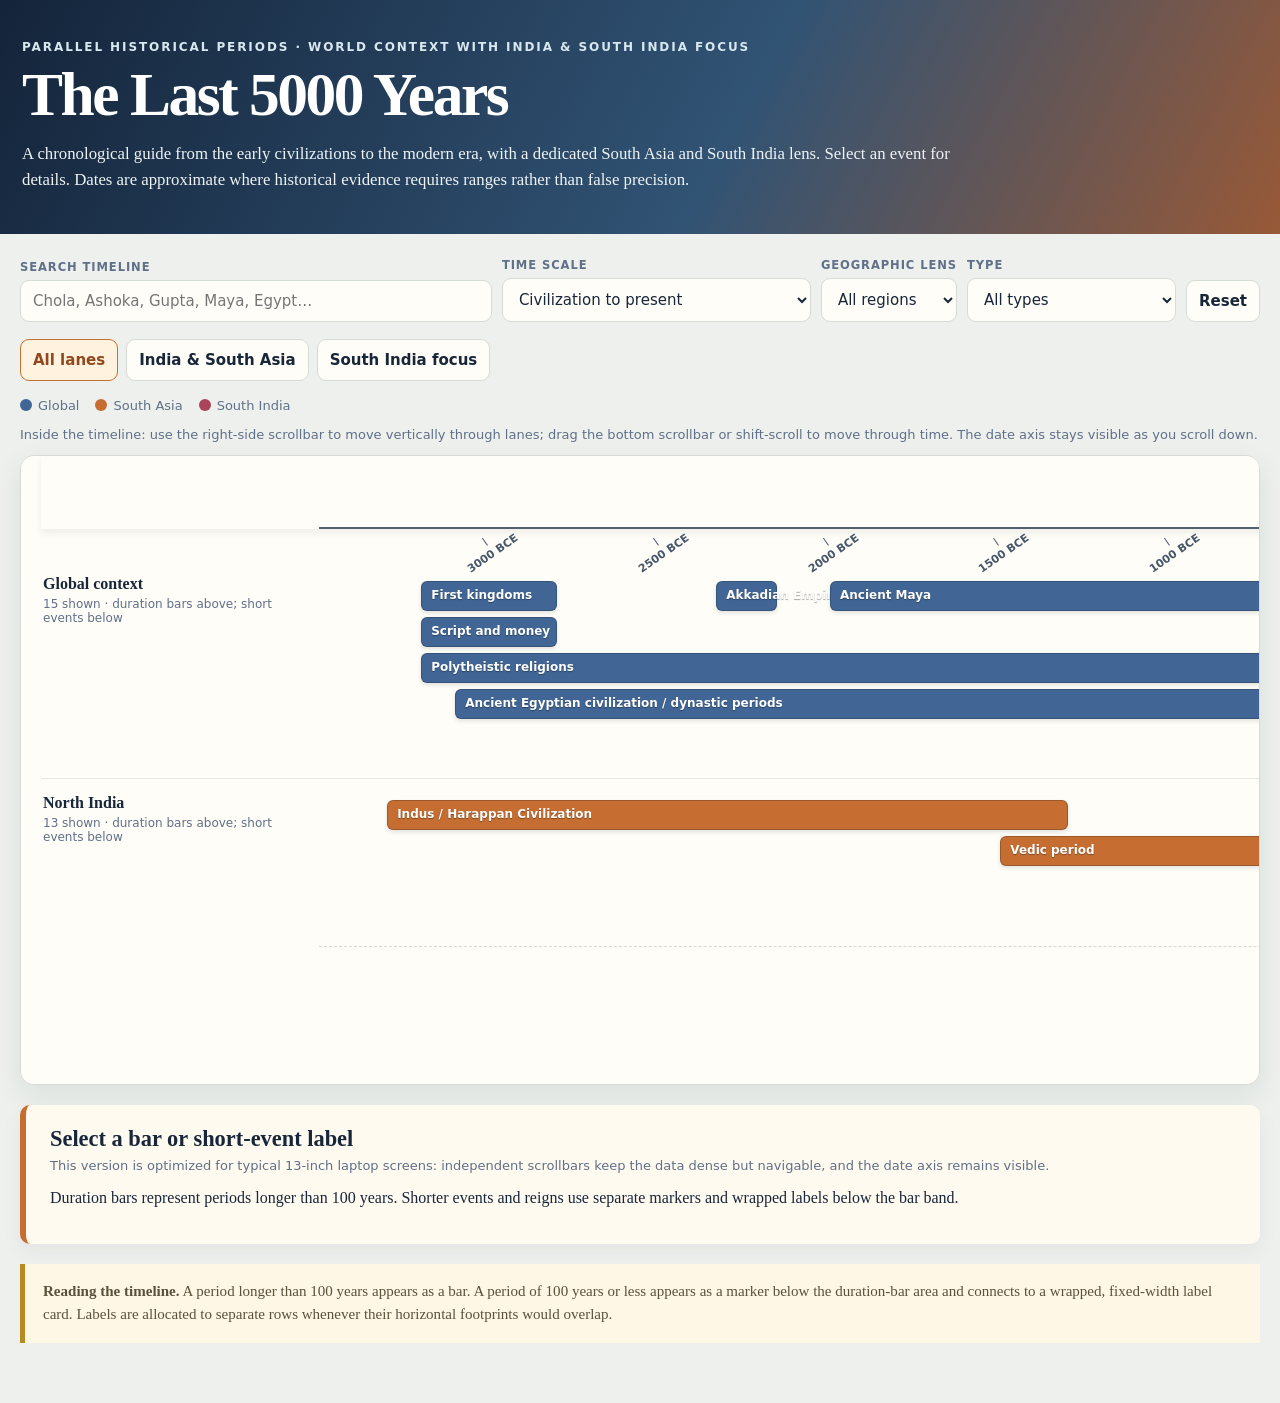
==== 5000-years-timeline/index.html @ f57911ba "Upload 5000years timeline" ====
<!doctype html>
<html lang="en">
<head>
<meta charset="utf-8"><meta name="viewport" content="width=device-width,initial-scale=1"><title>The Last 5000 Years</title>
<style>
:root{--ink:#18263a;--muted:#607088;--bg:#edf0ed;--paper:#fffdf7;--line:#d5dbd5;--global:#416695;--india:#c66d32;--south:#a9445b;--gold:#b88b22}*{box-sizing:border-box}body{margin:0;color:var(--ink);background:var(--bg);font-family:Georgia,'Times New Roman',serif}header{padding:40px max(22px,calc((100vw - 1340px)/2));background:linear-gradient(118deg,#14243a,#315374 57%,#985937);color:#fff}.eyebrow{margin:0 0 9px;color:#d7e8ee;font:700 .75rem system-ui,sans-serif;letter-spacing:.16em;text-transform:uppercase}h1{margin:0;max-width:1060px;font-size:clamp(2rem,4.8vw,4.25rem);letter-spacing:-.04em;line-height:1.02}header p:last-child{max-width:970px;margin:15px 0 0;color:#eef4f5;font-size:1.05rem;line-height:1.58}main{max-width:1340px;margin:auto;padding:24px 20px 60px}.controls{display:grid;grid-template-columns:1.2fr auto auto auto auto;gap:10px;align-items:end}.control{display:grid;gap:6px;color:var(--muted);font:700 .72rem system-ui,sans-serif;letter-spacing:.08em;text-transform:uppercase}input,select,button{border:1px solid var(--line);border-radius:9px;background:var(--paper);padding:11px 12px;color:var(--ink);font:15px system-ui,sans-serif}button{cursor:pointer;font-weight:700}.quick{display:flex;flex-wrap:wrap;gap:8px;margin:17px 0}.quick button.on,.quick button:hover{border-color:var(--india);background:#fff3df;color:#91481e}.legend{display:flex;flex-wrap:wrap;gap:8px 16px;margin:9px 0 13px;color:var(--muted);font:13px system-ui,sans-serif}.legend span{display:flex;align-items:center;gap:6px}.swatch{width:12px;height:12px;border-radius:50%;display:inline-block}.scroll-note{margin:0 0 10px;color:var(--muted);font:13px/1.45 system-ui,sans-serif}.timeline-viewport{height:660px;max-height:calc(100vh - 270px);min-height:440px;overflow:auto;border:1px solid var(--line);border-radius:14px;background:var(--paper);box-shadow:0 10px 30px rgba(31,48,55,.08);scroll-behavior:smooth}.timeline-viewport::-webkit-scrollbar{width:14px;height:14px}.timeline-viewport::-webkit-scrollbar-track{background:#ebe9e1;border-radius:8px}.timeline-viewport::-webkit-scrollbar-thumb{background:#8b9aaa;border:3px solid #ebe9e1;border-radius:8px}.timeline-viewport::-webkit-scrollbar-corner{background:#ebe9e1}#timeline{min-width:2200px;padding:0 20px 30px}.sticky-axis{position:sticky;top:0;z-index:50;background:var(--paper);padding-top:18px;box-shadow:0 4px 7px rgba(30,45,57,.07)}.axis{position:relative;height:55px;margin-left:278px;border-bottom:2px solid #526071}.tick{position:absolute;bottom:-34px;transform:translateX(-50%) rotate(-35deg);transform-origin:top center;color:var(--muted);font:11px system-ui,sans-serif;white-space:nowrap}.tick.major{font-weight:700;color:#46576a}.tick:before{content:'';position:absolute;left:50%;top:-12px;height:9px;width:1px;background:#526071}.tick.minor:before{height:5px;top:-8px}.lanes{margin-top:31px}.lane{display:grid;grid-template-columns:258px 1fr;gap:20px;padding:15px 0;border-bottom:1px solid #e7e8e2}.lane:last-child{border-bottom:0}.lane-name{padding-left:2px;font-size:1rem;font-weight:700}.lane-sub{display:block;margin-top:4px;color:var(--muted);font:12px system-ui,sans-serif;font-weight:400}.track{position:relative}.bar{position:absolute;height:30px;min-width:12px;border:1px solid rgba(19,30,42,.25);border-radius:6px;cursor:pointer;box-shadow:0 2px 4px rgba(20,32,44,.13);transition:transform .13s ease,filter .13s ease;text-align:left;padding:0;overflow:visible}.bar:hover,.bar.active,.marker:hover,.marker.active{transform:scaleY(1.12);filter:brightness(.9);outline:2px solid rgba(25,35,48,.17);z-index:30}.bar span{display:block;padding:7px 9px;color:#fff;font:700 12px/1.05 system-ui,sans-serif;white-space:nowrap;text-shadow:0 1px 1px rgba(0,0,0,.35)}.marker-band{position:absolute;left:0;right:0;border-top:1px dashed #d5d8d3}.marker{position:absolute;width:13px;height:22px;border:1px solid rgba(19,30,42,.28);border-radius:7px;cursor:pointer;box-shadow:0 2px 4px rgba(20,32,44,.13);padding:0;z-index:5}.marker:after{content:'';position:absolute;left:5px;top:22px;width:2px;height:13px;background:#7d8894}.event-label{position:absolute;width:176px;min-height:40px;padding:7px 9px;border:1px solid #d7d5ce;border-radius:6px;background:#fffdf7;color:#26384e;box-shadow:0 2px 5px rgba(23,35,48,.09);font:700 11px/1.27 system-ui,sans-serif;text-align:left;white-space:normal;overflow-wrap:anywhere;word-break:normal;cursor:pointer;z-index:8}.event-label:hover,.event-label.active{border-color:#718394;background:#fff5df;z-index:31}.event-label:before{content:'';position:absolute;top:-14px;left:8px;width:2px;height:13px;background:#7d8894}.detail{margin-top:20px;padding:21px 24px;border-left:6px solid var(--india);border-radius:10px;background:#fffaf0;box-shadow:0 8px 21px rgba(31,48,55,.05)}.detail h2{margin:0 0 6px;font-size:1.4rem}.meta{margin:0 0 13px;color:var(--muted);font:13px system-ui,sans-serif}.facts{display:grid;grid-template-columns:150px 1fr;gap:8px 15px;margin:0}.facts dt{font:700 .74rem system-ui,sans-serif;letter-spacing:.05em;text-transform:uppercase;color:#766955}.facts dd{margin:0;line-height:1.52;color:#3c4a5c}.note{margin:20px 0 0;padding:16px 18px;border-left:5px solid var(--gold);background:#fff7e5;color:#5a513b;font-size:.94rem;line-height:1.58}@media(max-width:800px){.controls{grid-template-columns:1fr 1fr}.controls .control:first-child{grid-column:1/-1}.timeline-viewport{height:590px;max-height:calc(100vh - 240px)}}@media(max-width:520px){header{padding:30px 18px}main{padding:17px 12px 42px}.controls{grid-template-columns:1fr}.controls .control:first-child{grid-column:auto}.timeline-viewport{height:520px;max-height:calc(100vh - 210px)}.facts{grid-template-columns:1fr}.facts dt{margin-top:6px}}
</style>
</head>
<body>
<header><p class="eyebrow">Parallel historical periods · World context with India & South India focus</p><h1>The Last 5000 Years</h1><p>A chronological guide from the early civilizations to the modern era, with a dedicated South Asia and South India lens. Select an event for details. Dates are approximate where historical evidence requires ranges rather than false precision.</p></header>
<main>
<section class="controls"><label class="control">Search timeline<input id="search" type="search" placeholder="Chola, Ashoka, Gupta, Maya, Egypt…"></label><label class="control">Time scale<select id="scale"><option value="civil">Civilization to present</option><option value="ancient">Ancient South Asia · 100-year ticks</option><option value="classical">Classical & medieval South India</option><option value="modern">Early modern to present</option></select></label><label class="control">Geographic lens<select id="region"><option value="all">All regions</option><option value="Global">Global</option><option value="South Asia">South Asia</option><option value="South India">South India</option></select></label><label class="control">Type<select id="type"><option value="all">All types</option><option value="Civilization">Civilization</option><option value="Religion & philosophy">Religion & philosophy</option><option value="Empire & polity">Empire & polity</option><option value="Society & modernity">Society & modernity</option></select></label><button id="reset">Reset</button></section>
<div class="quick"><button class="on" data-view="all">All lanes</button><button data-view="India">India & South Asia</button><button data-view="South">South India focus</button></div>
<div id="legend" class="legend"></div><p class="scroll-note">Inside the timeline: use the right-side scrollbar to move vertically through lanes; drag the bottom scrollbar or shift-scroll to move through time. The date axis stays visible as you scroll down.</p>
<div class="timeline-viewport" id="scrollArea"><div id="timeline"><div class="sticky-axis"><div class="axis" id="axis"></div></div><div id="lanes" class="lanes"></div></div></div>
<section class="detail" id="detail" aria-live="polite"><h2>Select a bar or short-event label</h2><p class="meta">This version is optimized for typical 13-inch laptop screens: independent scrollbars keep the data dense but navigable, and the date axis remains visible.</p><p>Duration bars represent periods longer than 100 years. Shorter events and reigns use separate markers and wrapped labels below the bar band.</p></section>
<p class="note"><strong>Reading the timeline.</strong> A period longer than 100 years appears as a bar. A period of 100 years or less appears as a marker below the duration-bar area and connects to a wrapped, fixed-width label card. Labels are allocated to separate rows whenever their horizontal footprints would overlap.</p>
</main>
<script>
const color={Global:'#416695','South Asia':'#c66d32','South India':'#a9445b'};
const records=[
{n:'Agricultural Revolution',s:-12000,e:-8000,d:'c. 12,000–8,000 BCE',r:'Global',t:'Civilization',lane:'Global context',g:'Multiple regions including southwest Asia, South Asia, East Asia, Africa, and the Americas.',w:'Domestication of plants and animals and growth of permanent settlements; a major workbook turning point.'},{n:'First kingdoms',s:-3200,e:-2800,d:'c. 3200–2800 BCE',r:'Global',t:'Civilization',lane:'Global context',g:'Early state formation in Mesopotamia and Egypt, with comparable urban developments in the Indus region.',w:'Broad global context entry retained from workbook.'},{n:'Script and money',s:-3200,e:-2800,d:'c. 3200–2800 BCE',r:'Global',t:'Civilization',lane:'Global context',g:'Early writing systems emerged in several regions; monetary systems developed later and differently across societies.',w:'Bundled workbook milestone on administration, record keeping, and exchange.'},{n:'Polytheistic religions',s:-3200,e:-500,d:'c. 3200–500 BCE',r:'Global',t:'Religion & philosophy',lane:'Global context',g:'Ancient religious worlds across Mesopotamia, Egypt, Mediterranean, South Asia, and elsewhere.',w:'Broad category from workbook, not a single unified tradition.'},{n:'Ancient Egyptian civilization / dynastic periods',s:-3100,e:-30,d:'c. 3100–30 BCE',r:'Global',t:'Civilization',lane:'Global context',g:'Nile Valley in northeast Africa, chiefly present-day Egypt.',w:'Long civilization of multiple dynastic and intermediate periods, not one uninterrupted centralized empire.'},{n:'Akkadian Empire of Sargon',s:-2334,e:-2154,d:'c. 2334–2154 BCE',r:'Global',t:'Empire & polity',lane:'Global context',g:'Mesopotamia, centered in present-day Iraq between Tigris and Euphrates rivers.',w:'Early territorial empire, expanding workbook First empire reference.'},{n:'Ancient Maya',s:-2000,e:250,d:'c. 2000 BCE–250 CE',r:'Global',t:'Civilization',lane:'Global context',g:'Mesoamerica: present-day southern Mexico, Guatemala, Belize, and parts of Honduras and El Salvador.',w:'Long formative and pre-Classic Maya cultural period, not a single centralized empire.'},{n:'Persian Empire',s:-550,e:-330,d:'c. 550–330 BCE',r:'Global',t:'Empire & polity',lane:'Global context',g:'Centered in present-day Iran and western Asia, with eastern connections toward Indus region.',w:'Workbook characterizes it as a universal political order.'},{n:'Invention and spread of coinage',s:-650,e:-400,d:'c. 650–400 BCE',r:'Global',t:'Civilization',lane:'Global context',g:'Mediterranean, western Asia, and later South Asian exchange networks.',w:'Workbook describes money as a universalizing social technology.'},{n:'Roman Empire',s:-27,e:476,d:'27 BCE–476 CE',r:'Global',t:'Empire & polity',lane:'Global context',g:'Mediterranean-centered, with trade links to Arabian Sea and Indian Ocean.',w:'Roman coin finds and trade references contextualize Indian Ocean exchange.'},{n:'Han Empire',s:-206,e:220,d:'206 BCE–220 CE',r:'Global',t:'Empire & polity',lane:'Global context',g:'Present-day China, especially Yellow River and other major regions.',w:'Classical-world comparative context from workbook.'},{n:'Classic Maya civilization',s:250,e:900,d:'250–900 CE',r:'Global',t:'Civilization',lane:'Global context',g:'Mesoamerica: present-day southern Mexico, Guatemala, Belize, and parts of Honduras and El Salvador.',w:'Period of major Maya city-state, artistic, scientific, and inscriptional development.'},{n:'Christianity',s:1,e:400,d:'1st–4th centuries CE',r:'Global',t:'Religion & philosophy',lane:'Global context',g:'Originating in eastern Mediterranean and later developing communities across Europe, Africa, western Asia, and South Asia.',w:'Workbook used 0 CE as broad reference point.'},{n:'Islam',s:610,e:900,d:'7th–9th centuries CE',r:'Global',t:'Religion & philosophy',lane:'Global context',g:'Originating in Arabian Peninsula, then linked to South Asia through trade, migration, scholarship, and later political formations.',w:'Workbook used 600 CE as broad marker.'},{n:'Scientific Revolution',s:1500,e:1700,d:'c. 1500–1700 CE',r:'Global',t:'Society & modernity',lane:'Global context',g:'Often centered on Europe, with effects through global exchange, maritime expansion, and colonialism.',w:'Workbook links this period with capitalism and European oceanic expansion.'},{n:'Industrial Revolution',s:1760,e:1900,d:'c. 1760–1900 CE',r:'Global',t:'Society & modernity',lane:'Global context',g:'Initially Britain and parts of Europe, then globalized through trade, colonialism, extraction, technology, and labor systems.',w:'Workbook highlights changing state-market relations and ecological consequences.'},
{n:'Indus / Harappan Civilization',s:-3300,e:-1300,d:'c. 3300–1300 BCE',r:'South Asia',t:'Civilization',lane:'North India',g:'Northwestern South Asia: Indus system in present-day Pakistan, extending into northwest India and Afghanistan.',w:'Major Bronze Age urban civilization; mature urban phase commonly c. 2600–2000 BCE.'},{n:'Vedic period',s:-1500,e:-500,d:'c. 1500–500 BCE',r:'South Asia',t:'Religion & philosophy',lane:'North India',g:'Northern South Asia, initially northwest subcontinent and later Gangetic plain.',w:'Broad cultural-historical period, not unified kingdom or uniform culture.'},{n:'Jainism: visible historical roots',s:-700,e:-500,d:'c. 7th–5th century BCE',r:'South Asia',t:'Religion & philosophy',lane:'North India',g:'Gangetic region, especially Magadha in present-day Bihar and neighboring areas.',w:'Jain sacred chronology is longer; this range refers to historically visible early communities.'},{n:'Buddha and Buddhism',s:-550,e:-350,d:'c. late 6th–early 4th century BCE',r:'South Asia',t:'Religion & philosophy',lane:'North India',g:'Northeast Gangetic region: present-day Bihar, Uttar Pradesh, and Nepal–India borderland.',w:'Buddhist networks later linked South Asia to Sri Lanka, Central Asia, Southeast Asia, and East Asia.'},{n:'Mahājanapadas / rise of Magadha',s:-600,e:-300,d:'c. 600–300 BCE',r:'South Asia',t:'Empire & polity',lane:'North India',g:'Gangetic plain, particularly Magadha in present-day Bihar.',w:'Context for Nandas, Buddhism, Jainism, and Mauryan state formation.'},{n:'Alexander in northwestern India',s:-327,e:-325,d:'327–325 BCE',r:'South Asia',t:'Empire & polity',lane:'North India',g:'From Central Asia through modern Afghanistan and Pakistan into Punjab; stopped near Beas/Hyphasis.',w:'Short campaign, not conquest of whole subcontinent.'},{n:'Mauryan Empire',s:-322,e:-185,d:'c. 322–185 BCE',r:'South Asia',t:'Empire & polity',lane:'North India',g:'Pataliputra near modern Patna, Bihar; varying control across much of subcontinent.',w:'Major formation associated with Chandragupta, Bindusara, and Ashoka.'},{n:'Kalinga War',s:-261,e:-260,d:'c. 261 BCE',r:'South Asia',t:'Empire & polity',lane:'North India',g:'Kalinga, present-day Odisha on India’s eastern Bay of Bengal coast.',w:'Associated with Ashokan remorse and later dhamma policy.'},{n:'Ashoka’s reign and edicts',s:-268,e:-232,d:'268–232 BCE',r:'South Asia',t:'Empire & polity',lane:'North India',g:'Edicts survive across present-day India, Pakistan, Nepal, Afghanistan, and Bangladesh.',w:'Inscriptions record imperial communication and governance.'},{n:'Gupta Empire',s:320,e:550,d:'c. 320–550 CE',r:'South Asia',t:'Empire & polity',lane:'North India',g:'Gangetic plain of northern India, with varying influence across northern and central regions.',w:'Major North Indian formation bridging Mauryan and Mughal eras.'},{n:'Mughal Empire',s:1526,e:1857,d:'1526–1857 CE',r:'South Asia',t:'Empire & polity',lane:'North India',g:'Northern and central India around Delhi, Agra, and Gangetic plain; southern relations varied.',w:'Major empire not continuously controlling all South India.'},{n:'East India Company expansion',s:1757,e:1858,d:'1757–1858 CE',r:'South Asia',t:'Society & modernity',lane:'North India',g:'Begins with Bengal and expands unevenly via war, alliances, and administration.',w:'Transition toward formal British colonial rule.'},{n:'Indian independence and Partition',s:1947,e:1948,d:'1947 CE',r:'South Asia',t:'Society & modernity',lane:'North India',g:'Partition divided British India into India and Pakistan; greatest displacement and violence in Punjab and Bengal.',w:'Foundational South Asian turning point with immense human consequences.'},
{n:'Satavahana polities',s:-230,e:220,d:'c. 230 BCE–c. 220 CE',r:'South Asia',t:'Empire & polity',lane:'South India',g:'Deccan plateau and river basins in Maharashtra, Telangana, Andhra Pradesh, and adjacent regions.',w:'Major Deccan formation connected to trade and Buddhist patronage.'},{n:'Tamil-Brahmi inscriptions',s:-300,e:300,d:'c. 3rd century BCE–3rd century CE',r:'South India',t:'Civilization',lane:'South India',g:'Primarily Tamil Nadu and neighboring southern regions, at cave shelters, trade sites, and settlements.',w:'Key evidence for early Tamil literacy, trade, religious communities, and language history.'},{n:'Sangam-era Tamilakam',s:-300,e:300,d:'c. 300 BCE–300 CE',r:'South India',t:'Civilization',lane:'South India',g:'Tamil Nadu, Kerala, parts of Karnataka and Andhra Pradesh, with northern Sri Lanka links.',w:'Classical Tamil literary-historical setting of poetry, trade, ports, and landscape conventions.'},{n:'Early Chera, Chola & Pandya polities',s:-300,e:300,d:'c. 300 BCE–300 CE',r:'South India',t:'Empire & polity',lane:'South India',g:'Chera west-coast associations; Chola Kaveri basin; Pandya around Madurai, Korkai, and Gulf of Mannar.',w:'Overlapping formations rather than fixed nation-state territories.'},{n:'Pallava dynasty',s:250,e:897,d:'c. 250–897 CE',r:'South India',t:'Empire & polity',lane:'South India',g:'Northern Tamil Nadu and Coromandel Coast, with Kanchipuram and Mahabalipuram.',w:'Major South Indian dynasty especially influential in 6th–9th centuries.'},{n:'Kadamba dynasty',s:345,e:540,d:'c. 345–540 CE',r:'South India',t:'Empire & polity',lane:'South India',g:'Karnataka, especially western Deccan and Banavasi region.',w:'Early major Karnataka dynasty providing peninsular context.'},{n:'Pallavas: Simhavarman',s:550,e:560,d:'550–560 CE',r:'South India',t:'Empire & polity',lane:'South India',g:'Northern Tamil Nadu in Pallava setting centered on Kanchipuram.',w:'Specific Pallava ruler entry from workbook.'},{n:'Pandyas: Kadungon',s:560,e:590,d:'560–590 CE',r:'South India',t:'Empire & polity',lane:'South India',g:'Pandya country in southern Tamil Nadu, associated with Madurai region.',w:'Specific Pandya ruler entry from workbook.'},{n:'Early Chalukyas of Badami',s:543,e:753,d:'c. 543–753 CE',r:'South India',t:'Empire & polity',lane:'South India',g:'Northern Karnataka Deccan; Badami, Aihole, and Pattadakal.',w:'Major Deccan power interacting with Pallavas and other regional powers.'},{n:'Eastern Chalukyas',s:624,e:1070,d:'c. 624–1070 CE',r:'South India',t:'Empire & polity',lane:'South India',g:'Godavari–Krishna delta in Andhra Pradesh.',w:'Long Tamil and Deccan interactions; east coast linked inland and Bay of Bengal networks.'},{n:'Rashtrakuta dynasty',s:753,e:982,d:'c. 753–982 CE',r:'South India',t:'Empire & polity',lane:'South India',g:'Western Deccan in Maharashtra and Karnataka.',w:'Major Deccan dynasty associated with Ellora’s Kailasa temple.'},{n:'Pallavas: Kampavarman',s:870,e:912,d:'870–912 CE',r:'South India',t:'Empire & polity',lane:'South India',g:'Northern Tamil Nadu in later Pallava setting centered on Kanchipuram.',w:'Specific Pallava ruler entry from workbook.'},{n:'Pandyas: Maravarman Rajasimha II',s:905,e:920,d:'905–920 CE',r:'South India',t:'Empire & polity',lane:'South India',g:'Pandya country in southern Tamil Nadu, associated with Madurai and far south.',w:'Specific Pandya ruler entry from workbook.'},{n:'Imperial Chola dynasty',s:850,e:1280,d:'c. 850–1280 CE',r:'South India',t:'Empire & polity',lane:'South India',g:'Kaveri delta in Tamil Nadu, with Thanjavur and Gangaikonda Cholapuram.',w:'Tamil imperial formation of temples, inscriptions, agrarian administration, and maritime links.'},{n:'Rajendra Chola I’s Southeast Asian campaign',s:1025,e:1026,d:'c. 1025 CE',r:'South India',t:'Empire & polity',lane:'South India',g:'From Tamil Nadu across Bay of Bengal toward Sri Lanka and Srivijaya-linked ports.',w:'Maritime expedition, not permanent annexation.'},{n:'Hoysalas',s:1025,e:1343,d:'c. 1025–1343 CE',r:'South India',t:'Empire & polity',lane:'South India',g:'Southern Karnataka plateau; Belur, Halebidu, and Somanathapura.',w:'Contemporary of late Chola, Pandya, and Deccan shifts.'},{n:'Kakatiyas',s:1083,e:1323,d:'c. 1083–1323 CE',r:'South India',t:'Empire & polity',lane:'South India',g:'Telangana plateau, centered on Warangal.',w:'Eastern Deccan context tied to inland and coastal routes.'},{n:'Vijayanagara Empire',s:1336,e:1646,d:'1336–1646 CE',r:'South India',t:'Empire & polity',lane:'South India',g:'Hampi on Tungabhadra River in Karnataka; influence varied across peninsular India.',w:'Major peninsular state of alliances, trade, temple patronage, and changing power.'},{n:'Vasco da Gama reaches Calicut',s:1498,e:1499,d:'1498 CE',r:'South India',t:'Society & modernity',lane:'South India',g:'Calicut/Kozhikode on Kerala’s Malabar Coast, facing Arabian Sea.',w:'Portuguese arrival into established Indian Ocean commercial world.'}
];
const scales={civil:{min:-3500,max:2025,ticks:[-3000,-2500,-2000,-1500,-1000,-500,0,500,1000,1500,2000],majorEvery:500},ancient:{min:-1000,max:100,ticks:Array.from({length:12},(_,i)=>-1000+i*100),majorEvery:500},classical:{min:-400,max:1700,ticks:[-300,0,100,200,300,400,500,600,700,800,900,1000,1100,1200,1300,1400,1500,1600,1700],majorEvery:500},modern:{min:1300,max:2025,ticks:[1400,1450,1500,1550,1600,1650,1700,1750,1800,1850,1900,1950,2000],majorEvery:100}};
let mode='all',activeScale='civil';const axis=document.querySelector('#axis'),lanes=document.querySelector('#lanes'),search=document.querySelector('#search'),region=document.querySelector('#region'),type=document.querySelector('#type'),scale=document.querySelector('#scale'),scrollArea=document.querySelector('#scrollArea');
function yr(y){return y<0?Math.abs(y)+' BCE':y===0?'0 CE':y+' CE'}function pct(y){const a=scales[activeScale];return ((Math.max(a.min,Math.min(a.max,y))-a.min)/(a.max-a.min))*100}function valid(x){const q=search.value.toLowerCase().trim(),r=region.value,t=type.value,a=scales[activeScale];let ok=(!q||x.n.toLowerCase().includes(q)||x.g.toLowerCase().includes(q)||x.w.toLowerCase().includes(q))&&(r==='all'||x.r===r)&&(t==='all'||x.t===t)&&(x.e>=a.min&&x.s<=a.max);if(mode==='India')ok=ok&&(x.r==='South Asia'||x.r==='South India');if(mode==='South')ok=ok&&x.r==='South India';return ok}function overlap(a,b){return a.l<b.r&&b.l<a.r}
function render(){axis.innerHTML='';const sc=scales[activeScale];sc.ticks.forEach(t=>{const major=(t===0||Math.abs(t)%sc.majorEvery===0);axis.insertAdjacentHTML('beforeend',`<span class="tick ${major?'major':'minor'}" style="left:${pct(t)}%">${yr(t)}</span>`)});const shown=records.filter(valid),names=[...new Set(shown.map(x=>x.lane))];lanes.innerHTML='';names.forEach(name=>{const group=shown.filter(x=>x.lane===name),long=group.filter(x=>x.e-x.s>100),short=group.filter(x=>x.e-x.s<=100),barRows=[];long.forEach(x=>{let done=false;for(let i=0;i<barRows.length;i++){if(barRows[i].every(y=>x.s>=y.e||x.e<=y.s)){barRows[i].push(x);done=true;break}}if(!done)barRows.push([x])});const LABEL=10.5;short.forEach(x=>{x.left=pct(x.s);x.l=Math.max(0,x.left-1);x.r=Math.min(100,x.left+LABEL);x.labelRow=0});const labelRows=[];short.sort((a,b)=>a.left-b.left).forEach(x=>{let row=0;while(row<labelRows.length&&labelRows[row].some(y=>overlap(x,y)))row++;if(!labelRows[row])labelRows[row]=[];labelRows[row].push(x);x.labelRow=row});const barArea=Math.max(42,barRows.length*36+8),band=short.length?30:0,labelArea=short.length?labelRows.length*52+12:0,total=barArea+band+labelArea;const lane=document.createElement('section');lane.className='lane';lane.innerHTML=`<div class="lane-name">${name}<span class="lane-sub">${group.length} shown · duration bars above; short events below</span></div><div class="track" style="min-height:${total}px"></div>`;const track=lane.querySelector('.track');barRows.forEach((row,ri)=>row.forEach(x=>{const b=document.createElement('button');b.className='bar';b.style.left=pct(x.s)+'%';b.style.width=Math.max(1,pct(x.e)-pct(x.s))+'%';b.style.top=(6+ri*36)+'px';b.style.background=color[x.r];b.innerHTML=`<span>${x.n}</span>`;b.title=`${x.n} · ${x.d}`;b.addEventListener('click',()=>show(x,b));track.appendChild(b)}));if(short.length){const divider=document.createElement('div');divider.className='marker-band';divider.style.top=barArea+'px';track.appendChild(divider);short.forEach(x=>{const marker=document.createElement('button');marker.className='marker';marker.style.left=`calc(${x.left}% - 6px)`;marker.style.top=(barArea+5)+'px';marker.style.background=color[x.r];marker.title=`${x.n} · ${x.d}`;marker.addEventListener('click',()=>show(x,marker));const label=document.createElement('button');label.className='event-label';label.style.left=`calc(${x.left}% - 8px)`;label.style.top=(barArea+band+5+x.labelRow*52)+'px';label.textContent=x.n;label.title=`${x.n} · ${x.d}`;label.addEventListener('click',()=>show(x,label));track.append(marker,label)})}lanes.appendChild(lane)});document.querySelector('#legend').innerHTML=Object.entries(color).map(([n,c])=>`<span><i class="swatch" style="background:${c}"></i>${n}</span>`).join('');scrollArea.scrollLeft=0;scrollArea.scrollTop=0}
function show(x,el){document.querySelectorAll('.bar,.marker,.event-label').forEach(z=>z.classList.remove('active'));el.classList.add('active');const d=document.querySelector('#detail');d.style.borderLeftColor=color[x.r];d.innerHTML=`<h2>${x.n}</h2><p class="meta">${x.d} · ${x.r} · ${x.t} · ${x.lane}</p><dl class="facts"><dt>Geographic setting</dt><dd>${x.g}</dd><dt>Why it matters</dt><dd>${x.w}</dd><dt>Display method</dt><dd>${x.e-x.s>100?'Duration bar: longer than 100 years.':'Short-event marker and wrapped label below duration-bar band.'}</dd></dl>`}
scrollArea.addEventListener('wheel',e=>{if(e.shiftKey||Math.abs(e.deltaX)>0){e.preventDefault();scrollArea.scrollLeft+=e.deltaY+e.deltaX}},{passive:false});[search,region,type].forEach(e=>e.addEventListener(e===search?'input':'change',render));scale.addEventListener('change',()=>{activeScale=scale.value;render()});document.querySelector('#reset').addEventListener('click',()=>{search.value='';region.value='all';type.value='all';scale.value='civil';activeScale='civil';mode='all';document.querySelectorAll('.quick button').forEach(b=>b.classList.toggle('on',b.dataset.view==='all'));render()});document.querySelectorAll('.quick button').forEach(b=>b.addEventListener('click',()=>{mode=b.dataset.view;document.querySelectorAll('.quick button').forEach(x=>x.classList.toggle('on',x===b));render()}));render();
</script>
</body></html>
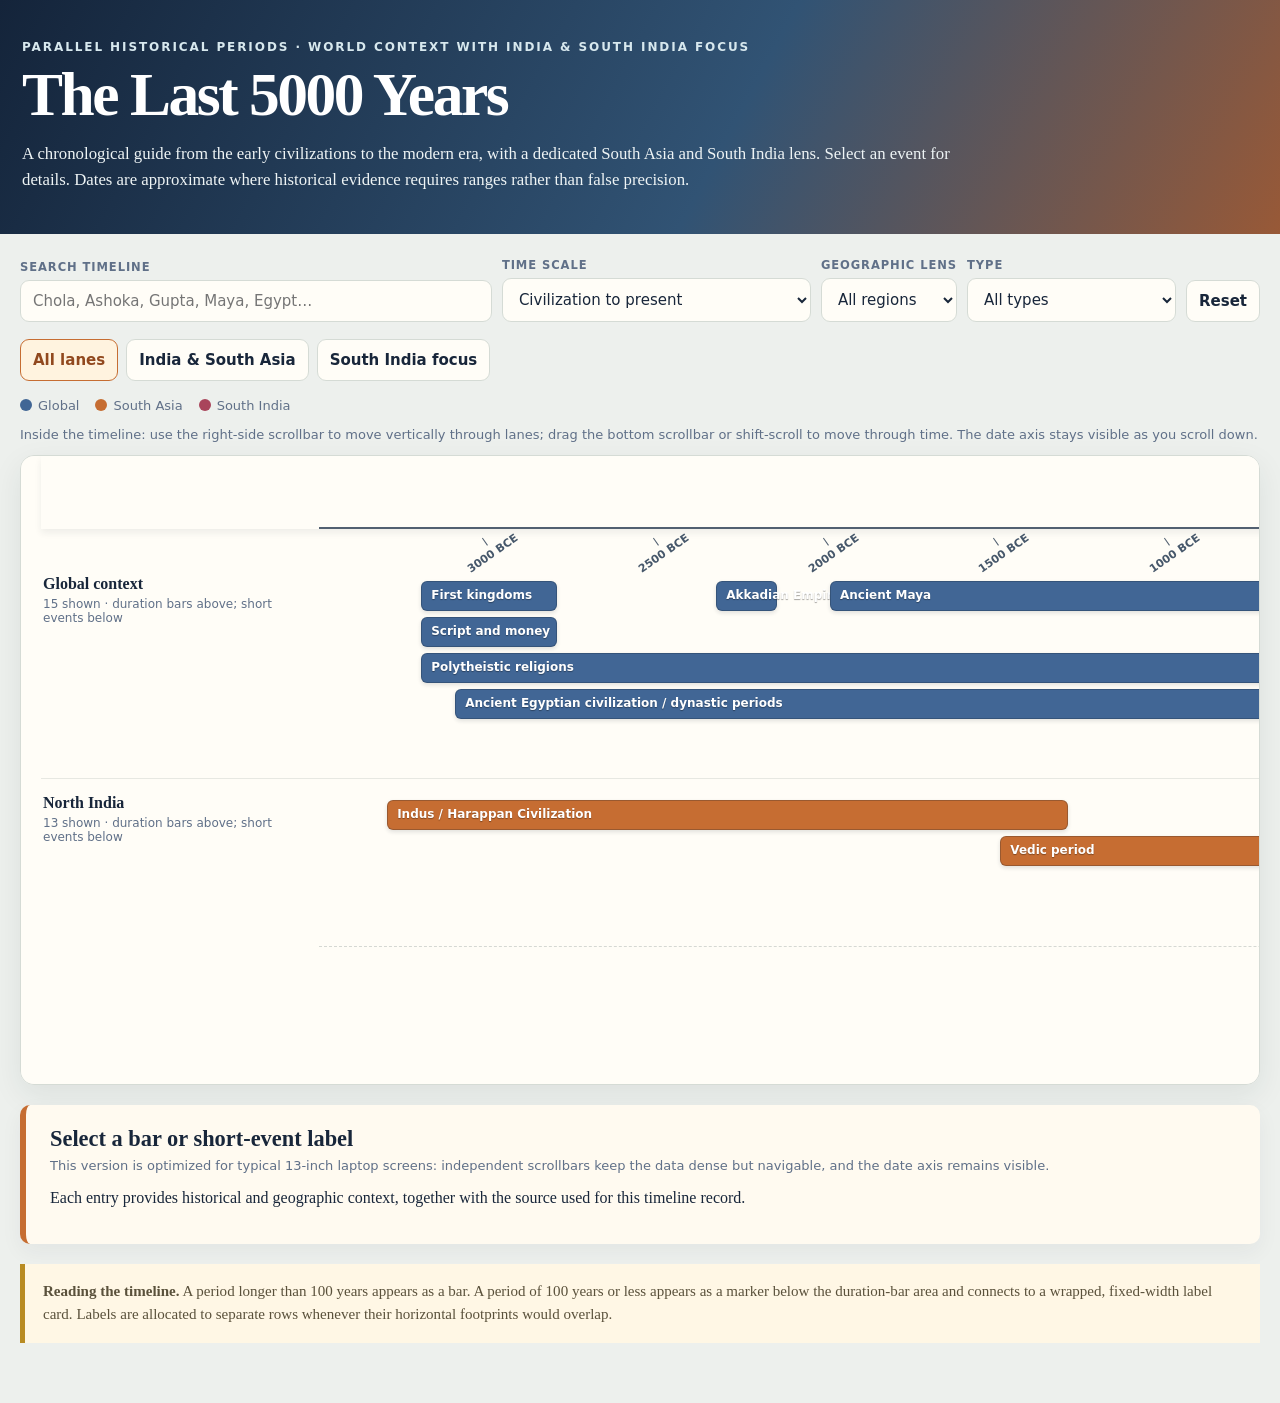
==== commit 1c098ff6: "Updated timeline file" ====
--- a/5000-years-timeline/index.html
+++ b/5000-years-timeline/index.html
@@ -3,7 +3,7 @@
 <head>
 <meta charset="utf-8"><meta name="viewport" content="width=device-width,initial-scale=1"><title>The Last 5000 Years</title>
 <style>
-:root{--ink:#18263a;--muted:#607088;--bg:#edf0ed;--paper:#fffdf7;--line:#d5dbd5;--global:#416695;--india:#c66d32;--south:#a9445b;--gold:#b88b22}*{box-sizing:border-box}body{margin:0;color:var(--ink);background:var(--bg);font-family:Georgia,'Times New Roman',serif}header{padding:40px max(22px,calc((100vw - 1340px)/2));background:linear-gradient(118deg,#14243a,#315374 57%,#985937);color:#fff}.eyebrow{margin:0 0 9px;color:#d7e8ee;font:700 .75rem system-ui,sans-serif;letter-spacing:.16em;text-transform:uppercase}h1{margin:0;max-width:1060px;font-size:clamp(2rem,4.8vw,4.25rem);letter-spacing:-.04em;line-height:1.02}header p:last-child{max-width:970px;margin:15px 0 0;color:#eef4f5;font-size:1.05rem;line-height:1.58}main{max-width:1340px;margin:auto;padding:24px 20px 60px}.controls{display:grid;grid-template-columns:1.2fr auto auto auto auto;gap:10px;align-items:end}.control{display:grid;gap:6px;color:var(--muted);font:700 .72rem system-ui,sans-serif;letter-spacing:.08em;text-transform:uppercase}input,select,button{border:1px solid var(--line);border-radius:9px;background:var(--paper);padding:11px 12px;color:var(--ink);font:15px system-ui,sans-serif}button{cursor:pointer;font-weight:700}.quick{display:flex;flex-wrap:wrap;gap:8px;margin:17px 0}.quick button.on,.quick button:hover{border-color:var(--india);background:#fff3df;color:#91481e}.legend{display:flex;flex-wrap:wrap;gap:8px 16px;margin:9px 0 13px;color:var(--muted);font:13px system-ui,sans-serif}.legend span{display:flex;align-items:center;gap:6px}.swatch{width:12px;height:12px;border-radius:50%;display:inline-block}.scroll-note{margin:0 0 10px;color:var(--muted);font:13px/1.45 system-ui,sans-serif}.timeline-viewport{height:660px;max-height:calc(100vh - 270px);min-height:440px;overflow:auto;border:1px solid var(--line);border-radius:14px;background:var(--paper);box-shadow:0 10px 30px rgba(31,48,55,.08);scroll-behavior:smooth}.timeline-viewport::-webkit-scrollbar{width:14px;height:14px}.timeline-viewport::-webkit-scrollbar-track{background:#ebe9e1;border-radius:8px}.timeline-viewport::-webkit-scrollbar-thumb{background:#8b9aaa;border:3px solid #ebe9e1;border-radius:8px}.timeline-viewport::-webkit-scrollbar-corner{background:#ebe9e1}#timeline{min-width:2200px;padding:0 20px 30px}.sticky-axis{position:sticky;top:0;z-index:50;background:var(--paper);padding-top:18px;box-shadow:0 4px 7px rgba(30,45,57,.07)}.axis{position:relative;height:55px;margin-left:278px;border-bottom:2px solid #526071}.tick{position:absolute;bottom:-34px;transform:translateX(-50%) rotate(-35deg);transform-origin:top center;color:var(--muted);font:11px system-ui,sans-serif;white-space:nowrap}.tick.major{font-weight:700;color:#46576a}.tick:before{content:'';position:absolute;left:50%;top:-12px;height:9px;width:1px;background:#526071}.tick.minor:before{height:5px;top:-8px}.lanes{margin-top:31px}.lane{display:grid;grid-template-columns:258px 1fr;gap:20px;padding:15px 0;border-bottom:1px solid #e7e8e2}.lane:last-child{border-bottom:0}.lane-name{padding-left:2px;font-size:1rem;font-weight:700}.lane-sub{display:block;margin-top:4px;color:var(--muted);font:12px system-ui,sans-serif;font-weight:400}.track{position:relative}.bar{position:absolute;height:30px;min-width:12px;border:1px solid rgba(19,30,42,.25);border-radius:6px;cursor:pointer;box-shadow:0 2px 4px rgba(20,32,44,.13);transition:transform .13s ease,filter .13s ease;text-align:left;padding:0;overflow:visible}.bar:hover,.bar.active,.marker:hover,.marker.active{transform:scaleY(1.12);filter:brightness(.9);outline:2px solid rgba(25,35,48,.17);z-index:30}.bar span{display:block;padding:7px 9px;color:#fff;font:700 12px/1.05 system-ui,sans-serif;white-space:nowrap;text-shadow:0 1px 1px rgba(0,0,0,.35)}.marker-band{position:absolute;left:0;right:0;border-top:1px dashed #d5d8d3}.marker{position:absolute;width:13px;height:22px;border:1px solid rgba(19,30,42,.28);border-radius:7px;cursor:pointer;box-shadow:0 2px 4px rgba(20,32,44,.13);padding:0;z-index:5}.marker:after{content:'';position:absolute;left:5px;top:22px;width:2px;height:13px;background:#7d8894}.event-label{position:absolute;width:176px;min-height:40px;padding:7px 9px;border:1px solid #d7d5ce;border-radius:6px;background:#fffdf7;color:#26384e;box-shadow:0 2px 5px rgba(23,35,48,.09);font:700 11px/1.27 system-ui,sans-serif;text-align:left;white-space:normal;overflow-wrap:anywhere;word-break:normal;cursor:pointer;z-index:8}.event-label:hover,.event-label.active{border-color:#718394;background:#fff5df;z-index:31}.event-label:before{content:'';position:absolute;top:-14px;left:8px;width:2px;height:13px;background:#7d8894}.detail{margin-top:20px;padding:21px 24px;border-left:6px solid var(--india);border-radius:10px;background:#fffaf0;box-shadow:0 8px 21px rgba(31,48,55,.05)}.detail h2{margin:0 0 6px;font-size:1.4rem}.meta{margin:0 0 13px;color:var(--muted);font:13px system-ui,sans-serif}.facts{display:grid;grid-template-columns:150px 1fr;gap:8px 15px;margin:0}.facts dt{font:700 .74rem system-ui,sans-serif;letter-spacing:.05em;text-transform:uppercase;color:#766955}.facts dd{margin:0;line-height:1.52;color:#3c4a5c}.note{margin:20px 0 0;padding:16px 18px;border-left:5px solid var(--gold);background:#fff7e5;color:#5a513b;font-size:.94rem;line-height:1.58}@media(max-width:800px){.controls{grid-template-columns:1fr 1fr}.controls .control:first-child{grid-column:1/-1}.timeline-viewport{height:590px;max-height:calc(100vh - 240px)}}@media(max-width:520px){header{padding:30px 18px}main{padding:17px 12px 42px}.controls{grid-template-columns:1fr}.controls .control:first-child{grid-column:auto}.timeline-viewport{height:520px;max-height:calc(100vh - 210px)}.facts{grid-template-columns:1fr}.facts dt{margin-top:6px}}
+:root{--ink:#18263a;--muted:#607088;--bg:#edf0ed;--paper:#fffdf7;--line:#d5dbd5;--global:#416695;--india:#c66d32;--south:#a9445b;--gold:#b88b22}*{box-sizing:border-box}body{margin:0;color:var(--ink);background:var(--bg);font-family:Georgia,'Times New Roman',serif}header{padding:40px max(22px,calc((100vw - 1340px)/2));background:linear-gradient(118deg,#14243a,#315374 57%,#985937);color:#fff}.eyebrow{margin:0 0 9px;color:#d7e8ee;font:700 .75rem system-ui,sans-serif;letter-spacing:.16em;text-transform:uppercase}h1{margin:0;max-width:1060px;font-size:clamp(2rem,4.8vw,4.25rem);letter-spacing:-.04em;line-height:1.02}header p:last-child{max-width:970px;margin:15px 0 0;color:#eef4f5;font-size:1.05rem;line-height:1.58}main{max-width:1340px;margin:auto;padding:24px 20px 60px}.controls{display:grid;grid-template-columns:1.2fr auto auto auto auto;gap:10px;align-items:end}.control{display:grid;gap:6px;color:var(--muted);font:700 .72rem system-ui,sans-serif;letter-spacing:.08em;text-transform:uppercase}input,select,button{border:1px solid var(--line);border-radius:9px;background:var(--paper);padding:11px 12px;color:var(--ink);font:15px system-ui,sans-serif}button{cursor:pointer;font-weight:700}.quick{display:flex;flex-wrap:wrap;gap:8px;margin:17px 0}.quick button.on,.quick button:hover{border-color:var(--india);background:#fff3df;color:#91481e}.legend{display:flex;flex-wrap:wrap;gap:8px 16px;margin:9px 0 13px;color:var(--muted);font:13px system-ui,sans-serif}.legend span{display:flex;align-items:center;gap:6px}.swatch{width:12px;height:12px;border-radius:50%;display:inline-block}.scroll-note{margin:0 0 10px;color:var(--muted);font:13px/1.45 system-ui,sans-serif}.timeline-viewport{height:660px;max-height:calc(100vh - 270px);min-height:440px;overflow:auto;border:1px solid var(--line);border-radius:14px;background:var(--paper);box-shadow:0 10px 30px rgba(31,48,55,.08);scroll-behavior:smooth}.timeline-viewport::-webkit-scrollbar{width:14px;height:14px}.timeline-viewport::-webkit-scrollbar-track{background:#ebe9e1;border-radius:8px}.timeline-viewport::-webkit-scrollbar-thumb{background:#8b9aaa;border:3px solid #ebe9e1;border-radius:8px}.timeline-viewport::-webkit-scrollbar-corner{background:#ebe9e1}#timeline{min-width:2200px;padding:0 20px 30px}.sticky-axis{position:sticky;top:0;z-index:50;background:var(--paper);padding-top:18px;box-shadow:0 4px 7px rgba(30,45,57,.07)}.axis{position:relative;height:55px;margin-left:278px;border-bottom:2px solid #526071}.tick{position:absolute;bottom:-34px;transform:translateX(-50%) rotate(-35deg);transform-origin:top center;color:var(--muted);font:11px system-ui,sans-serif;white-space:nowrap}.tick.major{font-weight:700;color:#46576a}.tick:before{content:'';position:absolute;left:50%;top:-12px;height:9px;width:1px;background:#526071}.tick.minor:before{height:5px;top:-8px}.lanes{margin-top:31px}.lane{display:grid;grid-template-columns:258px 1fr;gap:20px;padding:15px 0;border-bottom:1px solid #e7e8e2}.lane:last-child{border-bottom:0}.lane-name{padding-left:2px;font-size:1rem;font-weight:700}.lane-sub{display:block;margin-top:4px;color:var(--muted);font:12px system-ui,sans-serif;font-weight:400}.track{position:relative}.bar{position:absolute;height:30px;min-width:12px;border:1px solid rgba(19,30,42,.25);border-radius:6px;cursor:pointer;box-shadow:0 2px 4px rgba(20,32,44,.13);transition:transform .13s ease,filter .13s ease;text-align:left;padding:0;overflow:visible}.bar:hover,.bar.active,.marker:hover,.marker.active{transform:scaleY(1.12);filter:brightness(.9);outline:2px solid rgba(25,35,48,.17);z-index:30}.bar span{display:block;padding:7px 9px;color:#fff;font:700 12px/1.05 system-ui,sans-serif;white-space:nowrap;text-shadow:0 1px 1px rgba(0,0,0,.35)}.marker-band{position:absolute;left:0;right:0;border-top:1px dashed #d5d8d3}.marker{position:absolute;width:13px;height:22px;border:1px solid rgba(19,30,42,.28);border-radius:7px;cursor:pointer;box-shadow:0 2px 4px rgba(20,32,44,.13);padding:0;z-index:5}.marker:after{content:'';position:absolute;left:5px;top:22px;width:2px;height:13px;background:#7d8894}.event-label{position:absolute;width:176px;min-height:40px;padding:7px 9px;border:1px solid #d7d5ce;border-radius:6px;background:#fffdf7;color:#26384e;box-shadow:0 2px 5px rgba(23,35,48,.09);font:700 11px/1.27 system-ui,sans-serif;text-align:left;white-space:normal;overflow-wrap:anywhere;word-break:normal;cursor:pointer;z-index:8}.event-label:hover,.event-label.active{border-color:#718394;background:#fff5df;z-index:31}.event-label:before{content:'';position:absolute;top:-14px;left:8px;width:2px;height:13px;background:#7d8894}.detail{margin-top:20px;padding:21px 24px;border-left:6px solid var(--india);border-radius:10px;background:#fffaf0;box-shadow:0 8px 21px rgba(31,48,55,.05)}.detail h2{margin:0 0 6px;font-size:1.4rem}.meta{margin:0 0 13px;color:var(--muted);font:13px system-ui,sans-serif}.facts{display:grid;grid-template-columns:150px 1fr;gap:8px 15px;margin:0}.facts dt{font:700 .74rem system-ui,sans-serif;letter-spacing:.05em;text-transform:uppercase;color:#766955}.facts dd{margin:0;line-height:1.52;color:#3c4a5c}.source-block{margin-top:16px;padding-top:12px;border-top:1px solid #eadfca;color:var(--muted);font:12px/1.55 system-ui,sans-serif}.source-block p{margin:3px 0}.source-block strong{color:#4c5d70}.note{margin:20px 0 0;padding:16px 18px;border-left:5px solid var(--gold);background:#fff7e5;color:#5a513b;font-size:.94rem;line-height:1.58}@media(max-width:800px){.controls{grid-template-columns:1fr 1fr}.controls .control:first-child{grid-column:1/-1}.timeline-viewport{height:590px;max-height:calc(100vh - 240px)}}@media(max-width:520px){header{padding:30px 18px}main{padding:17px 12px 42px}.controls{grid-template-columns:1fr}.controls .control:first-child{grid-column:auto}.timeline-viewport{height:520px;max-height:calc(100vh - 210px)}.facts{grid-template-columns:1fr}.facts dt{margin-top:6px}}
 </style>
 </head>
 <body>
@@ -13,21 +13,23 @@
 <div class="quick"><button class="on" data-view="all">All lanes</button><button data-view="India">India & South Asia</button><button data-view="South">South India focus</button></div>
 <div id="legend" class="legend"></div><p class="scroll-note">Inside the timeline: use the right-side scrollbar to move vertically through lanes; drag the bottom scrollbar or shift-scroll to move through time. The date axis stays visible as you scroll down.</p>
 <div class="timeline-viewport" id="scrollArea"><div id="timeline"><div class="sticky-axis"><div class="axis" id="axis"></div></div><div id="lanes" class="lanes"></div></div></div>
-<section class="detail" id="detail" aria-live="polite"><h2>Select a bar or short-event label</h2><p class="meta">This version is optimized for typical 13-inch laptop screens: independent scrollbars keep the data dense but navigable, and the date axis remains visible.</p><p>Duration bars represent periods longer than 100 years. Shorter events and reigns use separate markers and wrapped labels below the bar band.</p></section>
+<section class="detail" id="detail" aria-live="polite"><h2>Select a bar or short-event label</h2><p class="meta">This version is optimized for typical 13-inch laptop screens: independent scrollbars keep the data dense but navigable, and the date axis remains visible.</p><p>Each entry provides historical and geographic context, together with the source used for this timeline record.</p></section>
 <p class="note"><strong>Reading the timeline.</strong> A period longer than 100 years appears as a bar. A period of 100 years or less appears as a marker below the duration-bar area and connects to a wrapped, fixed-width label card. Labels are allocated to separate rows whenever their horizontal footprints would overlap.</p>
 </main>
 <script>
+const LAST_UPDATED='August 30, 2026';
 const color={Global:'#416695','South Asia':'#c66d32','South India':'#a9445b'};
+const S={workbook:'Timeline-Data.xlsx (supplied workbook); Sapiens — The Pillars of Civilization',sastri:'Timeline-Data.xlsx (supplied workbook); A History of South India — K. A. Nilakanta Sastri',context:'Curated historical context for this timeline; dates are approximate and should be checked against specialist scholarship for research use.'};
 const records=[
-{n:'Agricultural Revolution',s:-12000,e:-8000,d:'c. 12,000–8,000 BCE',r:'Global',t:'Civilization',lane:'Global context',g:'Multiple regions including southwest Asia, South Asia, East Asia, Africa, and the Americas.',w:'Domestication of plants and animals and growth of permanent settlements; a major workbook turning point.'},{n:'First kingdoms',s:-3200,e:-2800,d:'c. 3200–2800 BCE',r:'Global',t:'Civilization',lane:'Global context',g:'Early state formation in Mesopotamia and Egypt, with comparable urban developments in the Indus region.',w:'Broad global context entry retained from workbook.'},{n:'Script and money',s:-3200,e:-2800,d:'c. 3200–2800 BCE',r:'Global',t:'Civilization',lane:'Global context',g:'Early writing systems emerged in several regions; monetary systems developed later and differently across societies.',w:'Bundled workbook milestone on administration, record keeping, and exchange.'},{n:'Polytheistic religions',s:-3200,e:-500,d:'c. 3200–500 BCE',r:'Global',t:'Religion & philosophy',lane:'Global context',g:'Ancient religious worlds across Mesopotamia, Egypt, Mediterranean, South Asia, and elsewhere.',w:'Broad category from workbook, not a single unified tradition.'},{n:'Ancient Egyptian civilization / dynastic periods',s:-3100,e:-30,d:'c. 3100–30 BCE',r:'Global',t:'Civilization',lane:'Global context',g:'Nile Valley in northeast Africa, chiefly present-day Egypt.',w:'Long civilization of multiple dynastic and intermediate periods, not one uninterrupted centralized empire.'},{n:'Akkadian Empire of Sargon',s:-2334,e:-2154,d:'c. 2334–2154 BCE',r:'Global',t:'Empire & polity',lane:'Global context',g:'Mesopotamia, centered in present-day Iraq between Tigris and Euphrates rivers.',w:'Early territorial empire, expanding workbook First empire reference.'},{n:'Ancient Maya',s:-2000,e:250,d:'c. 2000 BCE–250 CE',r:'Global',t:'Civilization',lane:'Global context',g:'Mesoamerica: present-day southern Mexico, Guatemala, Belize, and parts of Honduras and El Salvador.',w:'Long formative and pre-Classic Maya cultural period, not a single centralized empire.'},{n:'Persian Empire',s:-550,e:-330,d:'c. 550–330 BCE',r:'Global',t:'Empire & polity',lane:'Global context',g:'Centered in present-day Iran and western Asia, with eastern connections toward Indus region.',w:'Workbook characterizes it as a universal political order.'},{n:'Invention and spread of coinage',s:-650,e:-400,d:'c. 650–400 BCE',r:'Global',t:'Civilization',lane:'Global context',g:'Mediterranean, western Asia, and later South Asian exchange networks.',w:'Workbook describes money as a universalizing social technology.'},{n:'Roman Empire',s:-27,e:476,d:'27 BCE–476 CE',r:'Global',t:'Empire & polity',lane:'Global context',g:'Mediterranean-centered, with trade links to Arabian Sea and Indian Ocean.',w:'Roman coin finds and trade references contextualize Indian Ocean exchange.'},{n:'Han Empire',s:-206,e:220,d:'206 BCE–220 CE',r:'Global',t:'Empire & polity',lane:'Global context',g:'Present-day China, especially Yellow River and other major regions.',w:'Classical-world comparative context from workbook.'},{n:'Classic Maya civilization',s:250,e:900,d:'250–900 CE',r:'Global',t:'Civilization',lane:'Global context',g:'Mesoamerica: present-day southern Mexico, Guatemala, Belize, and parts of Honduras and El Salvador.',w:'Period of major Maya city-state, artistic, scientific, and inscriptional development.'},{n:'Christianity',s:1,e:400,d:'1st–4th centuries CE',r:'Global',t:'Religion & philosophy',lane:'Global context',g:'Originating in eastern Mediterranean and later developing communities across Europe, Africa, western Asia, and South Asia.',w:'Workbook used 0 CE as broad reference point.'},{n:'Islam',s:610,e:900,d:'7th–9th centuries CE',r:'Global',t:'Religion & philosophy',lane:'Global context',g:'Originating in Arabian Peninsula, then linked to South Asia through trade, migration, scholarship, and later political formations.',w:'Workbook used 600 CE as broad marker.'},{n:'Scientific Revolution',s:1500,e:1700,d:'c. 1500–1700 CE',r:'Global',t:'Society & modernity',lane:'Global context',g:'Often centered on Europe, with effects through global exchange, maritime expansion, and colonialism.',w:'Workbook links this period with capitalism and European oceanic expansion.'},{n:'Industrial Revolution',s:1760,e:1900,d:'c. 1760–1900 CE',r:'Global',t:'Society & modernity',lane:'Global context',g:'Initially Britain and parts of Europe, then globalized through trade, colonialism, extraction, technology, and labor systems.',w:'Workbook highlights changing state-market relations and ecological consequences.'},
-{n:'Indus / Harappan Civilization',s:-3300,e:-1300,d:'c. 3300–1300 BCE',r:'South Asia',t:'Civilization',lane:'North India',g:'Northwestern South Asia: Indus system in present-day Pakistan, extending into northwest India and Afghanistan.',w:'Major Bronze Age urban civilization; mature urban phase commonly c. 2600–2000 BCE.'},{n:'Vedic period',s:-1500,e:-500,d:'c. 1500–500 BCE',r:'South Asia',t:'Religion & philosophy',lane:'North India',g:'Northern South Asia, initially northwest subcontinent and later Gangetic plain.',w:'Broad cultural-historical period, not unified kingdom or uniform culture.'},{n:'Jainism: visible historical roots',s:-700,e:-500,d:'c. 7th–5th century BCE',r:'South Asia',t:'Religion & philosophy',lane:'North India',g:'Gangetic region, especially Magadha in present-day Bihar and neighboring areas.',w:'Jain sacred chronology is longer; this range refers to historically visible early communities.'},{n:'Buddha and Buddhism',s:-550,e:-350,d:'c. late 6th–early 4th century BCE',r:'South Asia',t:'Religion & philosophy',lane:'North India',g:'Northeast Gangetic region: present-day Bihar, Uttar Pradesh, and Nepal–India borderland.',w:'Buddhist networks later linked South Asia to Sri Lanka, Central Asia, Southeast Asia, and East Asia.'},{n:'Mahājanapadas / rise of Magadha',s:-600,e:-300,d:'c. 600–300 BCE',r:'South Asia',t:'Empire & polity',lane:'North India',g:'Gangetic plain, particularly Magadha in present-day Bihar.',w:'Context for Nandas, Buddhism, Jainism, and Mauryan state formation.'},{n:'Alexander in northwestern India',s:-327,e:-325,d:'327–325 BCE',r:'South Asia',t:'Empire & polity',lane:'North India',g:'From Central Asia through modern Afghanistan and Pakistan into Punjab; stopped near Beas/Hyphasis.',w:'Short campaign, not conquest of whole subcontinent.'},{n:'Mauryan Empire',s:-322,e:-185,d:'c. 322–185 BCE',r:'South Asia',t:'Empire & polity',lane:'North India',g:'Pataliputra near modern Patna, Bihar; varying control across much of subcontinent.',w:'Major formation associated with Chandragupta, Bindusara, and Ashoka.'},{n:'Kalinga War',s:-261,e:-260,d:'c. 261 BCE',r:'South Asia',t:'Empire & polity',lane:'North India',g:'Kalinga, present-day Odisha on India’s eastern Bay of Bengal coast.',w:'Associated with Ashokan remorse and later dhamma policy.'},{n:'Ashoka’s reign and edicts',s:-268,e:-232,d:'268–232 BCE',r:'South Asia',t:'Empire & polity',lane:'North India',g:'Edicts survive across present-day India, Pakistan, Nepal, Afghanistan, and Bangladesh.',w:'Inscriptions record imperial communication and governance.'},{n:'Gupta Empire',s:320,e:550,d:'c. 320–550 CE',r:'South Asia',t:'Empire & polity',lane:'North India',g:'Gangetic plain of northern India, with varying influence across northern and central regions.',w:'Major North Indian formation bridging Mauryan and Mughal eras.'},{n:'Mughal Empire',s:1526,e:1857,d:'1526–1857 CE',r:'South Asia',t:'Empire & polity',lane:'North India',g:'Northern and central India around Delhi, Agra, and Gangetic plain; southern relations varied.',w:'Major empire not continuously controlling all South India.'},{n:'East India Company expansion',s:1757,e:1858,d:'1757–1858 CE',r:'South Asia',t:'Society & modernity',lane:'North India',g:'Begins with Bengal and expands unevenly via war, alliances, and administration.',w:'Transition toward formal British colonial rule.'},{n:'Indian independence and Partition',s:1947,e:1948,d:'1947 CE',r:'South Asia',t:'Society & modernity',lane:'North India',g:'Partition divided British India into India and Pakistan; greatest displacement and violence in Punjab and Bengal.',w:'Foundational South Asian turning point with immense human consequences.'},
-{n:'Satavahana polities',s:-230,e:220,d:'c. 230 BCE–c. 220 CE',r:'South Asia',t:'Empire & polity',lane:'South India',g:'Deccan plateau and river basins in Maharashtra, Telangana, Andhra Pradesh, and adjacent regions.',w:'Major Deccan formation connected to trade and Buddhist patronage.'},{n:'Tamil-Brahmi inscriptions',s:-300,e:300,d:'c. 3rd century BCE–3rd century CE',r:'South India',t:'Civilization',lane:'South India',g:'Primarily Tamil Nadu and neighboring southern regions, at cave shelters, trade sites, and settlements.',w:'Key evidence for early Tamil literacy, trade, religious communities, and language history.'},{n:'Sangam-era Tamilakam',s:-300,e:300,d:'c. 300 BCE–300 CE',r:'South India',t:'Civilization',lane:'South India',g:'Tamil Nadu, Kerala, parts of Karnataka and Andhra Pradesh, with northern Sri Lanka links.',w:'Classical Tamil literary-historical setting of poetry, trade, ports, and landscape conventions.'},{n:'Early Chera, Chola & Pandya polities',s:-300,e:300,d:'c. 300 BCE–300 CE',r:'South India',t:'Empire & polity',lane:'South India',g:'Chera west-coast associations; Chola Kaveri basin; Pandya around Madurai, Korkai, and Gulf of Mannar.',w:'Overlapping formations rather than fixed nation-state territories.'},{n:'Pallava dynasty',s:250,e:897,d:'c. 250–897 CE',r:'South India',t:'Empire & polity',lane:'South India',g:'Northern Tamil Nadu and Coromandel Coast, with Kanchipuram and Mahabalipuram.',w:'Major South Indian dynasty especially influential in 6th–9th centuries.'},{n:'Kadamba dynasty',s:345,e:540,d:'c. 345–540 CE',r:'South India',t:'Empire & polity',lane:'South India',g:'Karnataka, especially western Deccan and Banavasi region.',w:'Early major Karnataka dynasty providing peninsular context.'},{n:'Pallavas: Simhavarman',s:550,e:560,d:'550–560 CE',r:'South India',t:'Empire & polity',lane:'South India',g:'Northern Tamil Nadu in Pallava setting centered on Kanchipuram.',w:'Specific Pallava ruler entry from workbook.'},{n:'Pandyas: Kadungon',s:560,e:590,d:'560–590 CE',r:'South India',t:'Empire & polity',lane:'South India',g:'Pandya country in southern Tamil Nadu, associated with Madurai region.',w:'Specific Pandya ruler entry from workbook.'},{n:'Early Chalukyas of Badami',s:543,e:753,d:'c. 543–753 CE',r:'South India',t:'Empire & polity',lane:'South India',g:'Northern Karnataka Deccan; Badami, Aihole, and Pattadakal.',w:'Major Deccan power interacting with Pallavas and other regional powers.'},{n:'Eastern Chalukyas',s:624,e:1070,d:'c. 624–1070 CE',r:'South India',t:'Empire & polity',lane:'South India',g:'Godavari–Krishna delta in Andhra Pradesh.',w:'Long Tamil and Deccan interactions; east coast linked inland and Bay of Bengal networks.'},{n:'Rashtrakuta dynasty',s:753,e:982,d:'c. 753–982 CE',r:'South India',t:'Empire & polity',lane:'South India',g:'Western Deccan in Maharashtra and Karnataka.',w:'Major Deccan dynasty associated with Ellora’s Kailasa temple.'},{n:'Pallavas: Kampavarman',s:870,e:912,d:'870–912 CE',r:'South India',t:'Empire & polity',lane:'South India',g:'Northern Tamil Nadu in later Pallava setting centered on Kanchipuram.',w:'Specific Pallava ruler entry from workbook.'},{n:'Pandyas: Maravarman Rajasimha II',s:905,e:920,d:'905–920 CE',r:'South India',t:'Empire & polity',lane:'South India',g:'Pandya country in southern Tamil Nadu, associated with Madurai and far south.',w:'Specific Pandya ruler entry from workbook.'},{n:'Imperial Chola dynasty',s:850,e:1280,d:'c. 850–1280 CE',r:'South India',t:'Empire & polity',lane:'South India',g:'Kaveri delta in Tamil Nadu, with Thanjavur and Gangaikonda Cholapuram.',w:'Tamil imperial formation of temples, inscriptions, agrarian administration, and maritime links.'},{n:'Rajendra Chola I’s Southeast Asian campaign',s:1025,e:1026,d:'c. 1025 CE',r:'South India',t:'Empire & polity',lane:'South India',g:'From Tamil Nadu across Bay of Bengal toward Sri Lanka and Srivijaya-linked ports.',w:'Maritime expedition, not permanent annexation.'},{n:'Hoysalas',s:1025,e:1343,d:'c. 1025–1343 CE',r:'South India',t:'Empire & polity',lane:'South India',g:'Southern Karnataka plateau; Belur, Halebidu, and Somanathapura.',w:'Contemporary of late Chola, Pandya, and Deccan shifts.'},{n:'Kakatiyas',s:1083,e:1323,d:'c. 1083–1323 CE',r:'South India',t:'Empire & polity',lane:'South India',g:'Telangana plateau, centered on Warangal.',w:'Eastern Deccan context tied to inland and coastal routes.'},{n:'Vijayanagara Empire',s:1336,e:1646,d:'1336–1646 CE',r:'South India',t:'Empire & polity',lane:'South India',g:'Hampi on Tungabhadra River in Karnataka; influence varied across peninsular India.',w:'Major peninsular state of alliances, trade, temple patronage, and changing power.'},{n:'Vasco da Gama reaches Calicut',s:1498,e:1499,d:'1498 CE',r:'South India',t:'Society & modernity',lane:'South India',g:'Calicut/Kozhikode on Kerala’s Malabar Coast, facing Arabian Sea.',w:'Portuguese arrival into established Indian Ocean commercial world.'}
+{n:'Agricultural Revolution',s:-12000,e:-8000,d:'c. 12,000–8,000 BCE',r:'Global',t:'Civilization',lane:'Global context',g:'Multiple regions including southwest Asia, South Asia, East Asia, Africa, and the Americas.',w:'Domestication of plants and animals and growth of permanent settlements; a major workbook turning point.',src:S.workbook},{n:'First kingdoms',s:-3200,e:-2800,d:'c. 3200–2800 BCE',r:'Global',t:'Civilization',lane:'Global context',g:'Early state formation in Mesopotamia and Egypt, with comparable urban developments in the Indus region.',w:'Broad global context entry retained from workbook.',src:S.workbook},{n:'Script and money',s:-3200,e:-2800,d:'c. 3200–2800 BCE',r:'Global',t:'Civilization',lane:'Global context',g:'Early writing systems emerged in several regions; monetary systems developed later and differently across societies.',w:'Bundled workbook milestone on administration, record keeping, and exchange.',src:S.workbook},{n:'Polytheistic religions',s:-3200,e:-500,d:'c. 3200–500 BCE',r:'Global',t:'Religion & philosophy',lane:'Global context',g:'Ancient religious worlds across Mesopotamia, Egypt, Mediterranean, South Asia, and elsewhere.',w:'Broad category from workbook, not a single unified tradition.',src:S.workbook},{n:'Ancient Egyptian civilization / dynastic periods',s:-3100,e:-30,d:'c. 3100–30 BCE',r:'Global',t:'Civilization',lane:'Global context',g:'Nile Valley in northeast Africa, chiefly present-day Egypt.',w:'Long civilization of multiple dynastic and intermediate periods, not one uninterrupted centralized empire.',src:S.context},{n:'Akkadian Empire of Sargon',s:-2334,e:-2154,d:'c. 2334–2154 BCE',r:'Global',t:'Empire & polity',lane:'Global context',g:'Mesopotamia, centered in present-day Iraq between Tigris and Euphrates rivers.',w:'Early territorial empire, expanding workbook First empire reference.',src:S.workbook},{n:'Ancient Maya',s:-2000,e:250,d:'c. 2000 BCE–250 CE',r:'Global',t:'Civilization',lane:'Global context',g:'Mesoamerica: present-day southern Mexico, Guatemala, Belize, and parts of Honduras and El Salvador.',w:'Long formative and pre-Classic Maya cultural period, not a single centralized empire.',src:S.context},{n:'Persian Empire',s:-550,e:-330,d:'c. 550–330 BCE',r:'Global',t:'Empire & polity',lane:'Global context',g:'Centered in present-day Iran and western Asia, with eastern connections toward Indus region.',w:'Workbook characterizes it as a universal political order.',src:S.workbook},{n:'Invention and spread of coinage',s:-650,e:-400,d:'c. 650–400 BCE',r:'Global',t:'Civilization',lane:'Global context',g:'Mediterranean, western Asia, and later South Asian exchange networks.',w:'Workbook describes money as a universalizing social technology.',src:S.workbook},{n:'Roman Empire',s:-27,e:476,d:'27 BCE–476 CE',r:'Global',t:'Empire & polity',lane:'Global context',g:'Mediterranean-centered, with trade links to Arabian Sea and Indian Ocean.',w:'Roman coin finds and trade references contextualize Indian Ocean exchange.',src:S.workbook},{n:'Han Empire',s:-206,e:220,d:'206 BCE–220 CE',r:'Global',t:'Empire & polity',lane:'Global context',g:'Present-day China, especially Yellow River and other major regions.',w:'Classical-world comparative context from workbook.',src:S.workbook},{n:'Classic Maya civilization',s:250,e:900,d:'250–900 CE',r:'Global',t:'Civilization',lane:'Global context',g:'Mesoamerica: present-day southern Mexico, Guatemala, Belize, and parts of Honduras and El Salvador.',w:'Period of major Maya city-state, artistic, scientific, and inscriptional development.',src:S.context},{n:'Christianity',s:1,e:400,d:'1st–4th centuries CE',r:'Global',t:'Religion & philosophy',lane:'Global context',g:'Originating in eastern Mediterranean and later developing communities across Europe, Africa, western Asia, and South Asia.',w:'Workbook used 0 CE as broad reference point.',src:S.workbook},{n:'Islam',s:610,e:900,d:'7th–9th centuries CE',r:'Global',t:'Religion & philosophy',lane:'Global context',g:'Originating in Arabian Peninsula, then linked to South Asia through trade, migration, scholarship, and later political formations.',w:'Workbook used 600 CE as broad marker.',src:S.workbook},{n:'Scientific Revolution',s:1500,e:1700,d:'c. 1500–1700 CE',r:'Global',t:'Society & modernity',lane:'Global context',g:'Often centered on Europe, with effects through global exchange, maritime expansion, and colonialism.',w:'Workbook links this period with capitalism and European oceanic expansion.',src:S.workbook},{n:'Industrial Revolution',s:1760,e:1900,d:'c. 1760–1900 CE',r:'Global',t:'Society & modernity',lane:'Global context',g:'Initially Britain and parts of Europe, then globalized through trade, colonialism, extraction, technology, and labor systems.',w:'Workbook highlights changing state-market relations and ecological consequences.',src:S.workbook},
+{n:'Indus / Harappan Civilization',s:-3300,e:-1300,d:'c. 3300–1300 BCE',r:'South Asia',t:'Civilization',lane:'North India',g:'Northwestern South Asia: Indus system in present-day Pakistan, extending into northwest India and Afghanistan.',w:'Major Bronze Age urban civilization; mature urban phase commonly c. 2600–2000 BCE.',src:S.context},{n:'Vedic period',s:-1500,e:-500,d:'c. 1500–500 BCE',r:'South Asia',t:'Religion & philosophy',lane:'North India',g:'Northern South Asia, initially northwest subcontinent and later Gangetic plain.',w:'Broad cultural-historical period, not unified kingdom or uniform culture.',src:S.context},{n:'Jainism: visible historical roots',s:-700,e:-500,d:'c. 7th–5th century BCE',r:'South Asia',t:'Religion & philosophy',lane:'North India',g:'Gangetic region, especially Magadha in present-day Bihar and neighboring areas.',w:'Jain sacred chronology is longer; this range refers to historically visible early communities.',src:S.context},{n:'Buddha and Buddhism',s:-550,e:-350,d:'c. late 6th–early 4th century BCE',r:'South Asia',t:'Religion & philosophy',lane:'North India',g:'Northeast Gangetic region: present-day Bihar, Uttar Pradesh, and Nepal–India borderland.',w:'Buddhist networks later linked South Asia to Sri Lanka, Central Asia, Southeast Asia, and East Asia.',src:S.context},{n:'Mahājanapadas / rise of Magadha',s:-600,e:-300,d:'c. 600–300 BCE',r:'South Asia',t:'Empire & polity',lane:'North India',g:'Gangetic plain, particularly Magadha in present-day Bihar.',w:'Context for Nandas, Buddhism, Jainism, and Mauryan state formation.',src:S.sastri},{n:'Alexander in northwestern India',s:-327,e:-325,d:'327–325 BCE',r:'South Asia',t:'Empire & polity',lane:'North India',g:'From Central Asia through modern Afghanistan and Pakistan into Punjab; stopped near Beas/Hyphasis.',w:'Short campaign, not conquest of whole subcontinent.',src:S.context},{n:'Mauryan Empire',s:-322,e:-185,d:'c. 322–185 BCE',r:'South Asia',t:'Empire & polity',lane:'North India',g:'Pataliputra near modern Patna, Bihar; varying control across much of subcontinent.',w:'Major formation associated with Chandragupta, Bindusara, and Ashoka.',src:S.sastri},{n:'Kalinga War',s:-261,e:-260,d:'c. 261 BCE',r:'South Asia',t:'Empire & polity',lane:'North India',g:'Kalinga, present-day Odisha on India’s eastern Bay of Bengal coast.',w:'Associated with Ashokan remorse and later dhamma policy.',src:S.context},{n:'Ashoka’s reign and edicts',s:-268,e:-232,d:'268–232 BCE',r:'South Asia',t:'Empire & polity',lane:'North India',g:'Edicts survive across present-day India, Pakistan, Nepal, Afghanistan, and Bangladesh.',w:'Inscriptions record imperial communication and governance.',src:S.context},{n:'Gupta Empire',s:320,e:550,d:'c. 320–550 CE',r:'South Asia',t:'Empire & polity',lane:'North India',g:'Gangetic plain of northern India, with varying influence across northern and central regions.',w:'Major North Indian formation bridging Mauryan and Mughal eras.',src:S.context},{n:'Mughal Empire',s:1526,e:1857,d:'1526–1857 CE',r:'South Asia',t:'Empire & polity',lane:'North India',g:'Northern and central India around Delhi, Agra, and Gangetic plain; southern relations varied.',w:'Major empire not continuously controlling all South India.',src:S.context},{n:'East India Company expansion',s:1757,e:1858,d:'1757–1858 CE',r:'South Asia',t:'Society & modernity',lane:'North India',g:'Begins with Bengal and expands unevenly via war, alliances, and administration.',w:'Transition toward formal British colonial rule.',src:S.context},{n:'Indian independence and Partition',s:1947,e:1948,d:'1947 CE',r:'South Asia',t:'Society & modernity',lane:'North India',g:'Partition divided British India into India and Pakistan; greatest displacement and violence in Punjab and Bengal.',w:'Foundational South Asian turning point with immense human consequences.',src:S.context},
+{n:'Satavahana polities',s:-230,e:220,d:'c. 230 BCE–c. 220 CE',r:'South Asia',t:'Empire & polity',lane:'South India',g:'Deccan plateau and river basins in Maharashtra, Telangana, Andhra Pradesh, and adjacent regions.',w:'Major Deccan formation connected to trade and Buddhist patronage.',src:S.sastri},{n:'Tamil-Brahmi inscriptions',s:-300,e:300,d:'c. 3rd century BCE–3rd century CE',r:'South India',t:'Civilization',lane:'South India',g:'Primarily Tamil Nadu and neighboring southern regions, at cave shelters, trade sites, and settlements.',w:'Key evidence for early Tamil literacy, trade, religious communities, and language history.',src:S.context},{n:'Sangam-era Tamilakam',s:-300,e:300,d:'c. 300 BCE–300 CE',r:'South India',t:'Civilization',lane:'South India',g:'Tamil Nadu, Kerala, parts of Karnataka and Andhra Pradesh, with northern Sri Lanka links.',w:'Classical Tamil literary-historical setting of poetry, trade, ports, and landscape conventions.',src:S.context},{n:'Early Chera, Chola & Pandya polities',s:-300,e:300,d:'c. 300 BCE–300 CE',r:'South India',t:'Empire & polity',lane:'South India',g:'Chera west-coast associations; Chola Kaveri basin; Pandya around Madurai, Korkai, and Gulf of Mannar.',w:'Overlapping formations rather than fixed nation-state territories.',src:S.context},{n:'Pallava dynasty',s:250,e:897,d:'c. 250–897 CE',r:'South India',t:'Empire & polity',lane:'South India',g:'Northern Tamil Nadu and Coromandel Coast, with Kanchipuram and Mahabalipuram.',w:'Major South Indian dynasty especially influential in 6th–9th centuries.',src:S.context},{n:'Kadamba dynasty',s:345,e:540,d:'c. 345–540 CE',r:'South India',t:'Empire & polity',lane:'South India',g:'Karnataka, especially western Deccan and Banavasi region.',w:'Early major Karnataka dynasty providing peninsular context.',src:S.context},{n:'Pallavas: Simhavarman',s:550,e:560,d:'550–560 CE',r:'South India',t:'Empire & polity',lane:'South India',g:'Northern Tamil Nadu in Pallava setting centered on Kanchipuram.',w:'Specific Pallava ruler entry from workbook.',src:S.sastri},{n:'Pandyas: Kadungon',s:560,e:590,d:'560–590 CE',r:'South India',t:'Empire & polity',lane:'South India',g:'Pandya country in southern Tamil Nadu, associated with Madurai region.',w:'Specific Pandya ruler entry from workbook.',src:S.sastri},{n:'Early Chalukyas of Badami',s:543,e:753,d:'c. 543–753 CE',r:'South India',t:'Empire & polity',lane:'South India',g:'Northern Karnataka Deccan; Badami, Aihole, and Pattadakal.',w:'Major Deccan power interacting with Pallavas and other regional powers.',src:S.context},{n:'Eastern Chalukyas',s:624,e:1070,d:'c. 624–1070 CE',r:'South India',t:'Empire & polity',lane:'South India',g:'Godavari–Krishna delta in Andhra Pradesh.',w:'Long Tamil and Deccan interactions; east coast linked inland and Bay of Bengal networks.',src:S.context},{n:'Rashtrakuta dynasty',s:753,e:982,d:'c. 753–982 CE',r:'South India',t:'Empire & polity',lane:'South India',g:'Western Deccan in Maharashtra and Karnataka.',w:'Major Deccan dynasty associated with Ellora’s Kailasa temple.',src:S.context},{n:'Pallavas: Kampavarman',s:870,e:912,d:'870–912 CE',r:'South India',t:'Empire & polity',lane:'South India',g:'Northern Tamil Nadu in later Pallava setting centered on Kanchipuram.',w:'Specific Pallava ruler entry from workbook.',src:S.sastri},{n:'Pandyas: Maravarman Rajasimha II',s:905,e:920,d:'905–920 CE',r:'South India',t:'Empire & polity',lane:'South India',g:'Pandya country in southern Tamil Nadu, associated with Madurai and far south.',w:'Specific Pandya ruler entry from workbook.',src:S.sastri},{n:'Imperial Chola dynasty',s:850,e:1280,d:'c. 850–1280 CE',r:'South India',t:'Empire & polity',lane:'South India',g:'Kaveri delta in Tamil Nadu, with Thanjavur and Gangaikonda Cholapuram.',w:'Tamil imperial formation of temples, inscriptions, agrarian administration, and maritime links.',src:S.context},{n:'Rajendra Chola I’s Southeast Asian campaign',s:1025,e:1026,d:'c. 1025 CE',r:'South India',t:'Empire & polity',lane:'South India',g:'From Tamil Nadu across Bay of Bengal toward Sri Lanka and Srivijaya-linked ports.',w:'Maritime expedition, not permanent annexation.',src:S.context},{n:'Hoysalas',s:1025,e:1343,d:'c. 1025–1343 CE',r:'South India',t:'Empire & polity',lane:'South India',g:'Southern Karnataka plateau; Belur, Halebidu, and Somanathapura.',w:'Contemporary of late Chola, Pandya, and Deccan shifts.',src:S.context},{n:'Kakatiyas',s:1083,e:1323,d:'c. 1083–1323 CE',r:'South India',t:'Empire & polity',lane:'South India',g:'Telangana plateau, centered on Warangal.',w:'Eastern Deccan context tied to inland and coastal routes.',src:S.context},{n:'Vijayanagara Empire',s:1336,e:1646,d:'1336–1646 CE',r:'South India',t:'Empire & polity',lane:'South India',g:'Hampi on Tungabhadra River in Karnataka; influence varied across peninsular India.',w:'Major peninsular state of alliances, trade, temple patronage, and changing power.',src:S.context},{n:'Vasco da Gama reaches Calicut',s:1498,e:1499,d:'1498 CE',r:'South India',t:'Society & modernity',lane:'South India',g:'Calicut/Kozhikode on Kerala’s Malabar Coast, facing Arabian Sea.',w:'Portuguese arrival into established Indian Ocean commercial world.',src:S.context}
 ];
 const scales={civil:{min:-3500,max:2025,ticks:[-3000,-2500,-2000,-1500,-1000,-500,0,500,1000,1500,2000],majorEvery:500},ancient:{min:-1000,max:100,ticks:Array.from({length:12},(_,i)=>-1000+i*100),majorEvery:500},classical:{min:-400,max:1700,ticks:[-300,0,100,200,300,400,500,600,700,800,900,1000,1100,1200,1300,1400,1500,1600,1700],majorEvery:500},modern:{min:1300,max:2025,ticks:[1400,1450,1500,1550,1600,1650,1700,1750,1800,1850,1900,1950,2000],majorEvery:100}};
 let mode='all',activeScale='civil';const axis=document.querySelector('#axis'),lanes=document.querySelector('#lanes'),search=document.querySelector('#search'),region=document.querySelector('#region'),type=document.querySelector('#type'),scale=document.querySelector('#scale'),scrollArea=document.querySelector('#scrollArea');
-function yr(y){return y<0?Math.abs(y)+' BCE':y===0?'0 CE':y+' CE'}function pct(y){const a=scales[activeScale];return ((Math.max(a.min,Math.min(a.max,y))-a.min)/(a.max-a.min))*100}function valid(x){const q=search.value.toLowerCase().trim(),r=region.value,t=type.value,a=scales[activeScale];let ok=(!q||x.n.toLowerCase().includes(q)||x.g.toLowerCase().includes(q)||x.w.toLowerCase().includes(q))&&(r==='all'||x.r===r)&&(t==='all'||x.t===t)&&(x.e>=a.min&&x.s<=a.max);if(mode==='India')ok=ok&&(x.r==='South Asia'||x.r==='South India');if(mode==='South')ok=ok&&x.r==='South India';return ok}function overlap(a,b){return a.l<b.r&&b.l<a.r}
+function yr(y){return y<0?Math.abs(y)+' BCE':y===0?'0 CE':y+' CE'}function pct(y){const a=scales[activeScale];return ((Math.max(a.min,Math.min(a.max,y))-a.min)/(a.max-a.min))*100}function valid(x){const q=search.value.toLowerCase().trim(),r=region.value,t=type.value,a=scales[activeScale];let ok=(!q||x.n.toLowerCase().includes(q)||x.g.toLowerCase().includes(q)||x.w.toLowerCase().includes(q)||x.src.toLowerCase().includes(q))&&(r==='all'||x.r===r)&&(t==='all'||x.t===t)&&(x.e>=a.min&&x.s<=a.max);if(mode==='India')ok=ok&&(x.r==='South Asia'||x.r==='South India');if(mode==='South')ok=ok&&x.r==='South India';return ok}function overlap(a,b){return a.l<b.r&&b.l<a.r}
 function render(){axis.innerHTML='';const sc=scales[activeScale];sc.ticks.forEach(t=>{const major=(t===0||Math.abs(t)%sc.majorEvery===0);axis.insertAdjacentHTML('beforeend',`<span class="tick ${major?'major':'minor'}" style="left:${pct(t)}%">${yr(t)}</span>`)});const shown=records.filter(valid),names=[...new Set(shown.map(x=>x.lane))];lanes.innerHTML='';names.forEach(name=>{const group=shown.filter(x=>x.lane===name),long=group.filter(x=>x.e-x.s>100),short=group.filter(x=>x.e-x.s<=100),barRows=[];long.forEach(x=>{let done=false;for(let i=0;i<barRows.length;i++){if(barRows[i].every(y=>x.s>=y.e||x.e<=y.s)){barRows[i].push(x);done=true;break}}if(!done)barRows.push([x])});const LABEL=10.5;short.forEach(x=>{x.left=pct(x.s);x.l=Math.max(0,x.left-1);x.r=Math.min(100,x.left+LABEL);x.labelRow=0});const labelRows=[];short.sort((a,b)=>a.left-b.left).forEach(x=>{let row=0;while(row<labelRows.length&&labelRows[row].some(y=>overlap(x,y)))row++;if(!labelRows[row])labelRows[row]=[];labelRows[row].push(x);x.labelRow=row});const barArea=Math.max(42,barRows.length*36+8),band=short.length?30:0,labelArea=short.length?labelRows.length*52+12:0,total=barArea+band+labelArea;const lane=document.createElement('section');lane.className='lane';lane.innerHTML=`<div class="lane-name">${name}<span class="lane-sub">${group.length} shown · duration bars above; short events below</span></div><div class="track" style="min-height:${total}px"></div>`;const track=lane.querySelector('.track');barRows.forEach((row,ri)=>row.forEach(x=>{const b=document.createElement('button');b.className='bar';b.style.left=pct(x.s)+'%';b.style.width=Math.max(1,pct(x.e)-pct(x.s))+'%';b.style.top=(6+ri*36)+'px';b.style.background=color[x.r];b.innerHTML=`<span>${x.n}</span>`;b.title=`${x.n} · ${x.d}`;b.addEventListener('click',()=>show(x,b));track.appendChild(b)}));if(short.length){const divider=document.createElement('div');divider.className='marker-band';divider.style.top=barArea+'px';track.appendChild(divider);short.forEach(x=>{const marker=document.createElement('button');marker.className='marker';marker.style.left=`calc(${x.left}% - 6px)`;marker.style.top=(barArea+5)+'px';marker.style.background=color[x.r];marker.title=`${x.n} · ${x.d}`;marker.addEventListener('click',()=>show(x,marker));const label=document.createElement('button');label.className='event-label';label.style.left=`calc(${x.left}% - 8px)`;label.style.top=(barArea+band+5+x.labelRow*52)+'px';label.textContent=x.n;label.title=`${x.n} · ${x.d}`;label.addEventListener('click',()=>show(x,label));track.append(marker,label)})}lanes.appendChild(lane)});document.querySelector('#legend').innerHTML=Object.entries(color).map(([n,c])=>`<span><i class="swatch" style="background:${c}"></i>${n}</span>`).join('');scrollArea.scrollLeft=0;scrollArea.scrollTop=0}
-function show(x,el){document.querySelectorAll('.bar,.marker,.event-label').forEach(z=>z.classList.remove('active'));el.classList.add('active');const d=document.querySelector('#detail');d.style.borderLeftColor=color[x.r];d.innerHTML=`<h2>${x.n}</h2><p class="meta">${x.d} · ${x.r} · ${x.t} · ${x.lane}</p><dl class="facts"><dt>Geographic setting</dt><dd>${x.g}</dd><dt>Why it matters</dt><dd>${x.w}</dd><dt>Display method</dt><dd>${x.e-x.s>100?'Duration bar: longer than 100 years.':'Short-event marker and wrapped label below duration-bar band.'}</dd></dl>`}
+function show(x,el){document.querySelectorAll('.bar,.marker,.event-label').forEach(z=>z.classList.remove('active'));el.classList.add('active');const d=document.querySelector('#detail');d.style.borderLeftColor=color[x.r];d.innerHTML=`<h2>${x.n}</h2><p class="meta">${x.d} · ${x.r} · ${x.t} · ${x.lane}</p><dl class="facts"><dt>Geographic setting</dt><dd>${x.g}</dd><dt>Why it matters</dt><dd>${x.w}</dd></dl><div class="source-block"><p><strong>Source:</strong> ${x.src}</p><p><strong>Timeline data last updated:</strong> ${LAST_UPDATED}</p></div>`}
 scrollArea.addEventListener('wheel',e=>{if(e.shiftKey||Math.abs(e.deltaX)>0){e.preventDefault();scrollArea.scrollLeft+=e.deltaY+e.deltaX}},{passive:false});[search,region,type].forEach(e=>e.addEventListener(e===search?'input':'change',render));scale.addEventListener('change',()=>{activeScale=scale.value;render()});document.querySelector('#reset').addEventListener('click',()=>{search.value='';region.value='all';type.value='all';scale.value='civil';activeScale='civil';mode='all';document.querySelectorAll('.quick button').forEach(b=>b.classList.toggle('on',b.dataset.view==='all'));render()});document.querySelectorAll('.quick button').forEach(b=>b.addEventListener('click',()=>{mode=b.dataset.view;document.querySelectorAll('.quick button').forEach(x=>x.classList.toggle('on',x===b));render()}));render();
 </script>
 </body></html>
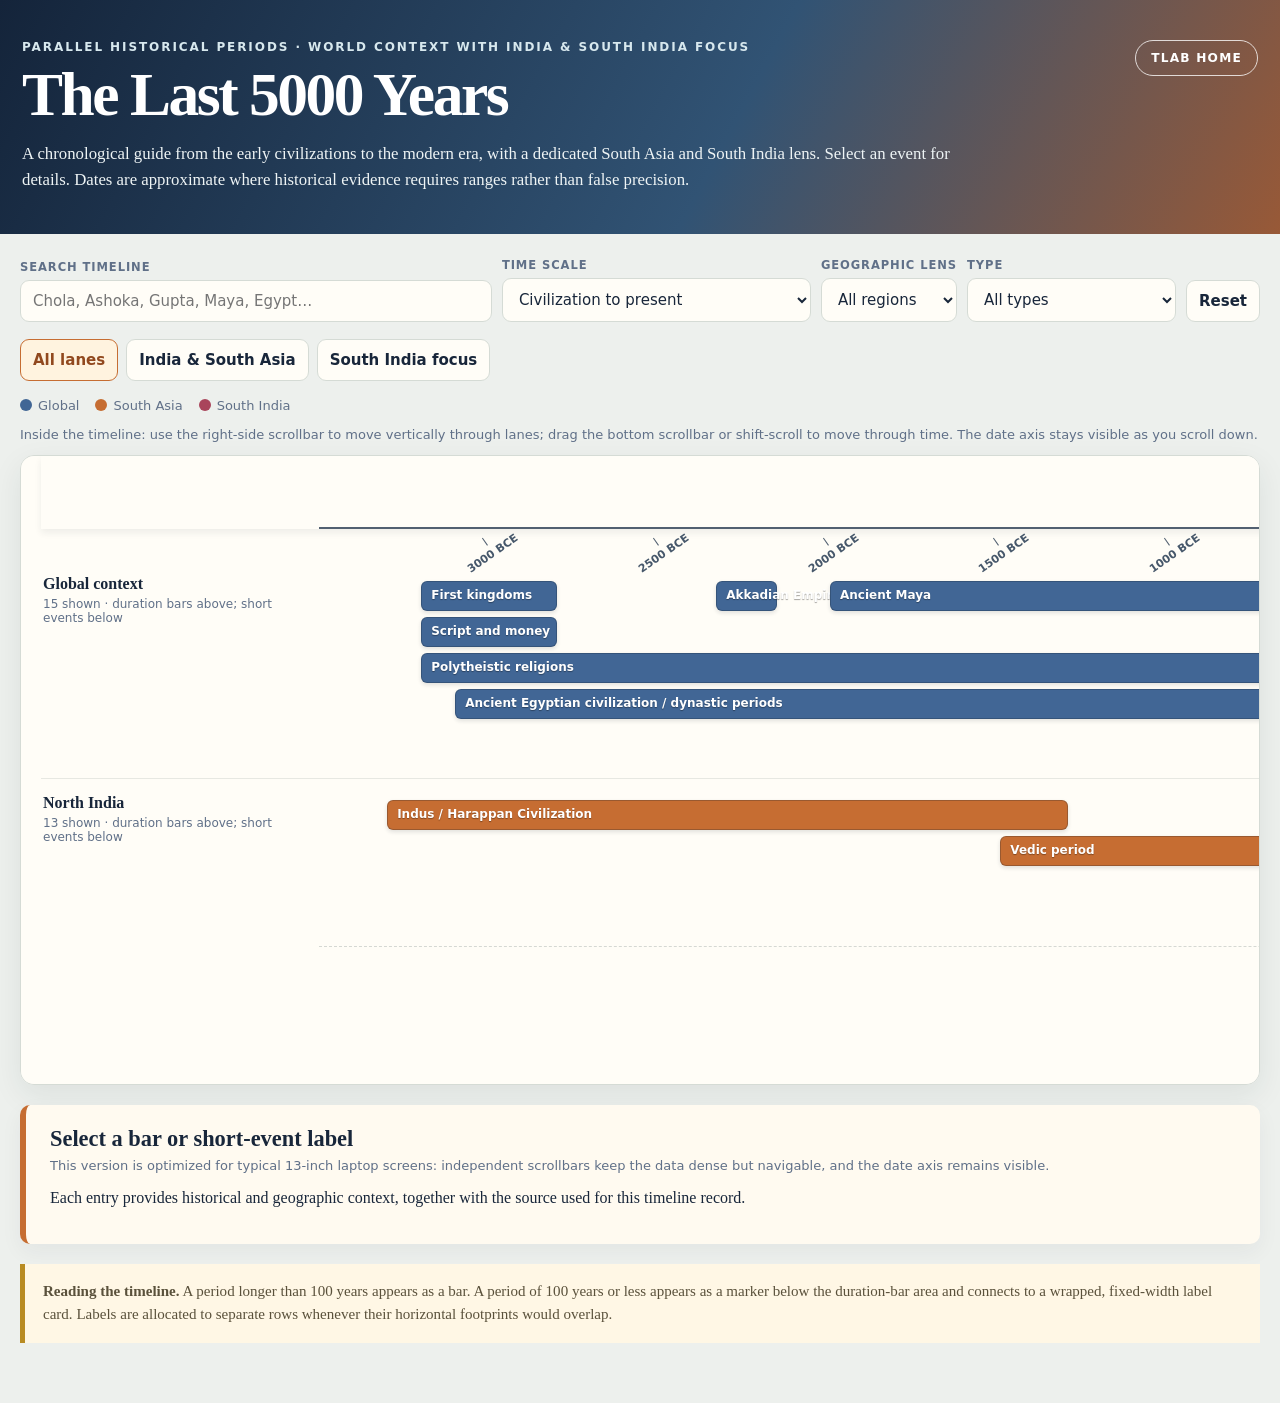
==== commit 713e7cb3: "Refactor header and add TLab home link Updated header structure and added a link to the Tamil Lab ho" ====
--- a/5000-years-timeline/index.html
+++ b/5000-years-timeline/index.html
@@ -1,13 +1,14 @@
+
 <!doctype html>
 <html lang="en">
 <head>
 <meta charset="utf-8"><meta name="viewport" content="width=device-width,initial-scale=1"><title>The Last 5000 Years</title>
 <style>
-:root{--ink:#18263a;--muted:#607088;--bg:#edf0ed;--paper:#fffdf7;--line:#d5dbd5;--global:#416695;--india:#c66d32;--south:#a9445b;--gold:#b88b22}*{box-sizing:border-box}body{margin:0;color:var(--ink);background:var(--bg);font-family:Georgia,'Times New Roman',serif}header{padding:40px max(22px,calc((100vw - 1340px)/2));background:linear-gradient(118deg,#14243a,#315374 57%,#985937);color:#fff}.eyebrow{margin:0 0 9px;color:#d7e8ee;font:700 .75rem system-ui,sans-serif;letter-spacing:.16em;text-transform:uppercase}h1{margin:0;max-width:1060px;font-size:clamp(2rem,4.8vw,4.25rem);letter-spacing:-.04em;line-height:1.02}header p:last-child{max-width:970px;margin:15px 0 0;color:#eef4f5;font-size:1.05rem;line-height:1.58}main{max-width:1340px;margin:auto;padding:24px 20px 60px}.controls{display:grid;grid-template-columns:1.2fr auto auto auto auto;gap:10px;align-items:end}.control{display:grid;gap:6px;color:var(--muted);font:700 .72rem system-ui,sans-serif;letter-spacing:.08em;text-transform:uppercase}input,select,button{border:1px solid var(--line);border-radius:9px;background:var(--paper);padding:11px 12px;color:var(--ink);font:15px system-ui,sans-serif}button{cursor:pointer;font-weight:700}.quick{display:flex;flex-wrap:wrap;gap:8px;margin:17px 0}.quick button.on,.quick button:hover{border-color:var(--india);background:#fff3df;color:#91481e}.legend{display:flex;flex-wrap:wrap;gap:8px 16px;margin:9px 0 13px;color:var(--muted);font:13px system-ui,sans-serif}.legend span{display:flex;align-items:center;gap:6px}.swatch{width:12px;height:12px;border-radius:50%;display:inline-block}.scroll-note{margin:0 0 10px;color:var(--muted);font:13px/1.45 system-ui,sans-serif}.timeline-viewport{height:660px;max-height:calc(100vh - 270px);min-height:440px;overflow:auto;border:1px solid var(--line);border-radius:14px;background:var(--paper);box-shadow:0 10px 30px rgba(31,48,55,.08);scroll-behavior:smooth}.timeline-viewport::-webkit-scrollbar{width:14px;height:14px}.timeline-viewport::-webkit-scrollbar-track{background:#ebe9e1;border-radius:8px}.timeline-viewport::-webkit-scrollbar-thumb{background:#8b9aaa;border:3px solid #ebe9e1;border-radius:8px}.timeline-viewport::-webkit-scrollbar-corner{background:#ebe9e1}#timeline{min-width:2200px;padding:0 20px 30px}.sticky-axis{position:sticky;top:0;z-index:50;background:var(--paper);padding-top:18px;box-shadow:0 4px 7px rgba(30,45,57,.07)}.axis{position:relative;height:55px;margin-left:278px;border-bottom:2px solid #526071}.tick{position:absolute;bottom:-34px;transform:translateX(-50%) rotate(-35deg);transform-origin:top center;color:var(--muted);font:11px system-ui,sans-serif;white-space:nowrap}.tick.major{font-weight:700;color:#46576a}.tick:before{content:'';position:absolute;left:50%;top:-12px;height:9px;width:1px;background:#526071}.tick.minor:before{height:5px;top:-8px}.lanes{margin-top:31px}.lane{display:grid;grid-template-columns:258px 1fr;gap:20px;padding:15px 0;border-bottom:1px solid #e7e8e2}.lane:last-child{border-bottom:0}.lane-name{padding-left:2px;font-size:1rem;font-weight:700}.lane-sub{display:block;margin-top:4px;color:var(--muted);font:12px system-ui,sans-serif;font-weight:400}.track{position:relative}.bar{position:absolute;height:30px;min-width:12px;border:1px solid rgba(19,30,42,.25);border-radius:6px;cursor:pointer;box-shadow:0 2px 4px rgba(20,32,44,.13);transition:transform .13s ease,filter .13s ease;text-align:left;padding:0;overflow:visible}.bar:hover,.bar.active,.marker:hover,.marker.active{transform:scaleY(1.12);filter:brightness(.9);outline:2px solid rgba(25,35,48,.17);z-index:30}.bar span{display:block;padding:7px 9px;color:#fff;font:700 12px/1.05 system-ui,sans-serif;white-space:nowrap;text-shadow:0 1px 1px rgba(0,0,0,.35)}.marker-band{position:absolute;left:0;right:0;border-top:1px dashed #d5d8d3}.marker{position:absolute;width:13px;height:22px;border:1px solid rgba(19,30,42,.28);border-radius:7px;cursor:pointer;box-shadow:0 2px 4px rgba(20,32,44,.13);padding:0;z-index:5}.marker:after{content:'';position:absolute;left:5px;top:22px;width:2px;height:13px;background:#7d8894}.event-label{position:absolute;width:176px;min-height:40px;padding:7px 9px;border:1px solid #d7d5ce;border-radius:6px;background:#fffdf7;color:#26384e;box-shadow:0 2px 5px rgba(23,35,48,.09);font:700 11px/1.27 system-ui,sans-serif;text-align:left;white-space:normal;overflow-wrap:anywhere;word-break:normal;cursor:pointer;z-index:8}.event-label:hover,.event-label.active{border-color:#718394;background:#fff5df;z-index:31}.event-label:before{content:'';position:absolute;top:-14px;left:8px;width:2px;height:13px;background:#7d8894}.detail{margin-top:20px;padding:21px 24px;border-left:6px solid var(--india);border-radius:10px;background:#fffaf0;box-shadow:0 8px 21px rgba(31,48,55,.05)}.detail h2{margin:0 0 6px;font-size:1.4rem}.meta{margin:0 0 13px;color:var(--muted);font:13px system-ui,sans-serif}.facts{display:grid;grid-template-columns:150px 1fr;gap:8px 15px;margin:0}.facts dt{font:700 .74rem system-ui,sans-serif;letter-spacing:.05em;text-transform:uppercase;color:#766955}.facts dd{margin:0;line-height:1.52;color:#3c4a5c}.source-block{margin-top:16px;padding-top:12px;border-top:1px solid #eadfca;color:var(--muted);font:12px/1.55 system-ui,sans-serif}.source-block p{margin:3px 0}.source-block strong{color:#4c5d70}.note{margin:20px 0 0;padding:16px 18px;border-left:5px solid var(--gold);background:#fff7e5;color:#5a513b;font-size:.94rem;line-height:1.58}@media(max-width:800px){.controls{grid-template-columns:1fr 1fr}.controls .control:first-child{grid-column:1/-1}.timeline-viewport{height:590px;max-height:calc(100vh - 240px)}}@media(max-width:520px){header{padding:30px 18px}main{padding:17px 12px 42px}.controls{grid-template-columns:1fr}.controls .control:first-child{grid-column:auto}.timeline-viewport{height:520px;max-height:calc(100vh - 210px)}.facts{grid-template-columns:1fr}.facts dt{margin-top:6px}}
+:root{--ink:#18263a;--muted:#607088;--bg:#edf0ed;--paper:#fffdf7;--line:#d5dbd5;--global:#416695;--india:#c66d32;--south:#a9445b;--gold:#b88b22}*{box-sizing:border-box}body{margin:0;color:var(--ink);background:var(--bg);font-family:Georgia,'Times New Roman',serif}header{padding:40px max(22px,calc((100vw - 1340px)/2));background:linear-gradient(118deg,#14243a,#315374 57%,#985937);color:#fff}.header-row{display:flex;justify-content:space-between;align-items:flex-start;gap:20px}.eyebrow{margin:0 0 9px;color:#d7e8ee;font:700 .75rem system-ui,sans-serif;letter-spacing:.16em;text-transform:uppercase}h1{margin:0;max-width:1060px;font-size:clamp(2rem,4.8vw,4.25rem);letter-spacing:-.04em;line-height:1.02}header p:last-child{max-width:970px;margin:15px 0 0;color:#eef4f5;font-size:1.05rem;line-height:1.58}.tlab-link{flex:0 0 auto;border:1px solid rgba(255,255,255,.78);border-radius:999px;padding:10px 15px;color:#fff;text-decoration:none;font:700 .76rem system-ui,sans-serif;letter-spacing:.1em;text-transform:uppercase;white-space:nowrap}.tlab-link:hover,.tlab-link:focus{background:#fff;color:#1b3048}main{max-width:1340px;margin:auto;padding:24px 20px 60px}.controls{display:grid;grid-template-columns:1.2fr auto auto auto auto;gap:10px;align-items:end}.control{display:grid;gap:6px;color:var(--muted);font:700 .72rem system-ui,sans-serif;letter-spacing:.08em;text-transform:uppercase}input,select,button{border:1px solid var(--line);border-radius:9px;background:var(--paper);padding:11px 12px;color:var(--ink);font:15px system-ui,sans-serif}button{cursor:pointer;font-weight:700}.quick{display:flex;flex-wrap:wrap;gap:8px;margin:17px 0}.quick button.on,.quick button:hover{border-color:var(--india);background:#fff3df;color:#91481e}.legend{display:flex;flex-wrap:wrap;gap:8px 16px;margin:9px 0 13px;color:var(--muted);font:13px system-ui,sans-serif}.legend span{display:flex;align-items:center;gap:6px}.swatch{width:12px;height:12px;border-radius:50%;display:inline-block}.scroll-note{margin:0 0 10px;color:var(--muted);font:13px/1.45 system-ui,sans-serif}.timeline-viewport{height:660px;max-height:calc(100vh - 270px);min-height:440px;overflow:auto;border:1px solid var(--line);border-radius:14px;background:var(--paper);box-shadow:0 10px 30px rgba(31,48,55,.08);scroll-behavior:smooth}.timeline-viewport::-webkit-scrollbar{width:14px;height:14px}.timeline-viewport::-webkit-scrollbar-track{background:#ebe9e1;border-radius:8px}.timeline-viewport::-webkit-scrollbar-thumb{background:#8b9aaa;border:3px solid #ebe9e1;border-radius:8px}.timeline-viewport::-webkit-scrollbar-corner{background:#ebe9e1}#timeline{min-width:2200px;padding:0 20px 30px}.sticky-axis{position:sticky;top:0;z-index:50;background:var(--paper);padding-top:18px;box-shadow:0 4px 7px rgba(30,45,57,.07)}.axis{position:relative;height:55px;margin-left:278px;border-bottom:2px solid #526071}.tick{position:absolute;bottom:-34px;transform:translateX(-50%) rotate(-35deg);transform-origin:top center;color:var(--muted);font:11px system-ui,sans-serif;white-space:nowrap}.tick.major{font-weight:700;color:#46576a}.tick:before{content:'';position:absolute;left:50%;top:-12px;height:9px;width:1px;background:#526071}.tick.minor:before{height:5px;top:-8px}.lanes{margin-top:31px}.lane{display:grid;grid-template-columns:258px 1fr;gap:20px;padding:15px 0;border-bottom:1px solid #e7e8e2}.lane:last-child{border-bottom:0}.lane-name{padding-left:2px;font-size:1rem;font-weight:700}.lane-sub{display:block;margin-top:4px;color:var(--muted);font:12px system-ui,sans-serif;font-weight:400}.track{position:relative}.bar{position:absolute;height:30px;min-width:12px;border:1px solid rgba(19,30,42,.25);border-radius:6px;cursor:pointer;box-shadow:0 2px 4px rgba(20,32,44,.13);transition:transform .13s ease,filter .13s ease;text-align:left;padding:0;overflow:visible}.bar:hover,.bar.active,.marker:hover,.marker.active{transform:scaleY(1.12);filter:brightness(.9);outline:2px solid rgba(25,35,48,.17);z-index:30}.bar span{display:block;padding:7px 9px;color:#fff;font:700 12px/1.05 system-ui,sans-serif;white-space:nowrap;text-shadow:0 1px 1px rgba(0,0,0,.35)}.marker-band{position:absolute;left:0;right:0;border-top:1px dashed #d5d8d3}.marker{position:absolute;width:13px;height:22px;border:1px solid rgba(19,30,42,.28);border-radius:7px;cursor:pointer;box-shadow:0 2px 4px rgba(20,32,44,.13);padding:0;z-index:5}.marker:after{content:'';position:absolute;left:5px;top:22px;width:2px;height:13px;background:#7d8894}.event-label{position:absolute;width:176px;min-height:40px;padding:7px 9px;border:1px solid #d7d5ce;border-radius:6px;background:#fffdf7;color:#26384e;box-shadow:0 2px 5px rgba(23,35,48,.09);font:700 11px/1.27 system-ui,sans-serif;text-align:left;white-space:normal;overflow-wrap:anywhere;word-break:normal;cursor:pointer;z-index:8}.event-label:hover,.event-label.active{border-color:#718394;background:#fff5df;z-index:31}.event-label:before{content:'';position:absolute;top:-14px;left:8px;width:2px;height:13px;background:#7d8894}.detail{margin-top:20px;padding:21px 24px;border-left:6px solid var(--india);border-radius:10px;background:#fffaf0;box-shadow:0 8px 21px rgba(31,48,55,.05)}.detail h2{margin:0 0 6px;font-size:1.4rem}.meta{margin:0 0 13px;color:var(--muted);font:13px system-ui,sans-serif}.facts{display:grid;grid-template-columns:150px 1fr;gap:8px 15px;margin:0}.facts dt{font:700 .74rem system-ui,sans-serif;letter-spacing:.05em;text-transform:uppercase;color:#766955}.facts dd{margin:0;line-height:1.52;color:#3c4a5c}.source-block{margin-top:16px;padding-top:12px;border-top:1px solid #eadfca;color:var(--muted);font:12px/1.55 system-ui,sans-serif}.source-block p{margin:3px 0}.source-block strong{color:#4c5d70}.note{margin:20px 0 0;padding:16px 18px;border-left:5px solid var(--gold);background:#fff7e5;color:#5a513b;font-size:.94rem;line-height:1.58}@media(max-width:800px){header{padding:30px 22px}.controls{grid-template-columns:1fr 1fr}.controls .control:first-child{grid-column:1/-1}.timeline-viewport{height:590px;max-height:calc(100vh - 240px)}}@media(max-width:520px){header{padding:25px 18px}.header-row{gap:13px}.tlab-link{padding:8px 10px;font-size:.66rem}main{padding:17px 12px 42px}.controls{grid-template-columns:1fr}.controls .control:first-child{grid-column:auto}.timeline-viewport{height:520px;max-height:calc(100vh - 210px)}.facts{grid-template-columns:1fr}.facts dt{margin-top:6px}}
 </style>
 </head>
 <body>
-<header><p class="eyebrow">Parallel historical periods · World context with India & South India focus</p><h1>The Last 5000 Years</h1><p>A chronological guide from the early civilizations to the modern era, with a dedicated South Asia and South India lens. Select an event for details. Dates are approximate where historical evidence requires ranges rather than false precision.</p></header>
+<header><div class="header-row"><div><p class="eyebrow">Parallel historical periods · World context with India & South India focus</p><h1>The Last 5000 Years</h1><p>A chronological guide from the early civilizations to the modern era, with a dedicated South Asia and South India lens. Select an event for details. Dates are approximate where historical evidence requires ranges rather than false precision.</p></div><a class="tlab-link" href="https://tlab.projectxp.workers.dev/" aria-label="Return to the Tamil Lab home page">TLab home</a></div></header>
 <main>
 <section class="controls"><label class="control">Search timeline<input id="search" type="search" placeholder="Chola, Ashoka, Gupta, Maya, Egypt…"></label><label class="control">Time scale<select id="scale"><option value="civil">Civilization to present</option><option value="ancient">Ancient South Asia · 100-year ticks</option><option value="classical">Classical & medieval South India</option><option value="modern">Early modern to present</option></select></label><label class="control">Geographic lens<select id="region"><option value="all">All regions</option><option value="Global">Global</option><option value="South Asia">South Asia</option><option value="South India">South India</option></select></label><label class="control">Type<select id="type"><option value="all">All types</option><option value="Civilization">Civilization</option><option value="Religion & philosophy">Religion & philosophy</option><option value="Empire & polity">Empire & polity</option><option value="Society & modernity">Society & modernity</option></select></label><button id="reset">Reset</button></section>
 <div class="quick"><button class="on" data-view="all">All lanes</button><button data-view="India">India & South Asia</button><button data-view="South">South India focus</button></div>
@@ -27,9 +28,9 @@
 ];
 const scales={civil:{min:-3500,max:2025,ticks:[-3000,-2500,-2000,-1500,-1000,-500,0,500,1000,1500,2000],majorEvery:500},ancient:{min:-1000,max:100,ticks:Array.from({length:12},(_,i)=>-1000+i*100),majorEvery:500},classical:{min:-400,max:1700,ticks:[-300,0,100,200,300,400,500,600,700,800,900,1000,1100,1200,1300,1400,1500,1600,1700],majorEvery:500},modern:{min:1300,max:2025,ticks:[1400,1450,1500,1550,1600,1650,1700,1750,1800,1850,1900,1950,2000],majorEvery:100}};
 let mode='all',activeScale='civil';const axis=document.querySelector('#axis'),lanes=document.querySelector('#lanes'),search=document.querySelector('#search'),region=document.querySelector('#region'),type=document.querySelector('#type'),scale=document.querySelector('#scale'),scrollArea=document.querySelector('#scrollArea');
-function yr(y){return y<0?Math.abs(y)+' BCE':y===0?'0 CE':y+' CE'}function pct(y){const a=scales[activeScale];return ((Math.max(a.min,Math.min(a.max,y))-a.min)/(a.max-a.min))*100}function valid(x){const q=search.value.toLowerCase().trim(),r=region.value,t=type.value,a=scales[activeScale];let ok=(!q||x.n.toLowerCase().includes(q)||x.g.toLowerCase().includes(q)||x.w.toLowerCase().includes(q)||x.src.toLowerCase().includes(q))&&(r==='all'||x.r===r)&&(t==='all'||x.t===t)&&(x.e>=a.min&&x.s<=a.max);if(mode==='India')ok=ok&&(x.r==='South Asia'||x.r==='South India');if(mode==='South')ok=ok&&x.r==='South India';return ok}function overlap(a,b){return a.l<b.r&&b.l<a.r}
+function yr(y){return y<0?Math.abs(y)+' BCE':y===0?'0 CE':y+' CE'}function pct(y){const a=scales[activeScale];return((Math.max(a.min,Math.min(a.max,y))-a.min)/(a.max-a.min))*100}function valid(x){const q=search.value.toLowerCase().trim(),r=region.value,t=type.value,a=scales[activeScale];let ok=(!q||x.n.toLowerCase().includes(q)||x.g.toLowerCase().includes(q)||x.w.toLowerCase().includes(q)||x.src.toLowerCase().includes(q))&&(r==='all'||x.r===r)&&(t==='all'||x.t===t)&&(x.e>=a.min&&x.s<=a.max);if(mode==='India')ok=ok&&(x.r==='South Asia'||x.r==='South India');if(mode==='South')ok=ok&&x.r==='South India';return ok}function overlap(a,b){return a.l<b.r&&b.l<a.r}
 function render(){axis.innerHTML='';const sc=scales[activeScale];sc.ticks.forEach(t=>{const major=(t===0||Math.abs(t)%sc.majorEvery===0);axis.insertAdjacentHTML('beforeend',`<span class="tick ${major?'major':'minor'}" style="left:${pct(t)}%">${yr(t)}</span>`)});const shown=records.filter(valid),names=[...new Set(shown.map(x=>x.lane))];lanes.innerHTML='';names.forEach(name=>{const group=shown.filter(x=>x.lane===name),long=group.filter(x=>x.e-x.s>100),short=group.filter(x=>x.e-x.s<=100),barRows=[];long.forEach(x=>{let done=false;for(let i=0;i<barRows.length;i++){if(barRows[i].every(y=>x.s>=y.e||x.e<=y.s)){barRows[i].push(x);done=true;break}}if(!done)barRows.push([x])});const LABEL=10.5;short.forEach(x=>{x.left=pct(x.s);x.l=Math.max(0,x.left-1);x.r=Math.min(100,x.left+LABEL);x.labelRow=0});const labelRows=[];short.sort((a,b)=>a.left-b.left).forEach(x=>{let row=0;while(row<labelRows.length&&labelRows[row].some(y=>overlap(x,y)))row++;if(!labelRows[row])labelRows[row]=[];labelRows[row].push(x);x.labelRow=row});const barArea=Math.max(42,barRows.length*36+8),band=short.length?30:0,labelArea=short.length?labelRows.length*52+12:0,total=barArea+band+labelArea;const lane=document.createElement('section');lane.className='lane';lane.innerHTML=`<div class="lane-name">${name}<span class="lane-sub">${group.length} shown · duration bars above; short events below</span></div><div class="track" style="min-height:${total}px"></div>`;const track=lane.querySelector('.track');barRows.forEach((row,ri)=>row.forEach(x=>{const b=document.createElement('button');b.className='bar';b.style.left=pct(x.s)+'%';b.style.width=Math.max(1,pct(x.e)-pct(x.s))+'%';b.style.top=(6+ri*36)+'px';b.style.background=color[x.r];b.innerHTML=`<span>${x.n}</span>`;b.title=`${x.n} · ${x.d}`;b.addEventListener('click',()=>show(x,b));track.appendChild(b)}));if(short.length){const divider=document.createElement('div');divider.className='marker-band';divider.style.top=barArea+'px';track.appendChild(divider);short.forEach(x=>{const marker=document.createElement('button');marker.className='marker';marker.style.left=`calc(${x.left}% - 6px)`;marker.style.top=(barArea+5)+'px';marker.style.background=color[x.r];marker.title=`${x.n} · ${x.d}`;marker.addEventListener('click',()=>show(x,marker));const label=document.createElement('button');label.className='event-label';label.style.left=`calc(${x.left}% - 8px)`;label.style.top=(barArea+band+5+x.labelRow*52)+'px';label.textContent=x.n;label.title=`${x.n} · ${x.d}`;label.addEventListener('click',()=>show(x,label));track.append(marker,label)})}lanes.appendChild(lane)});document.querySelector('#legend').innerHTML=Object.entries(color).map(([n,c])=>`<span><i class="swatch" style="background:${c}"></i>${n}</span>`).join('');scrollArea.scrollLeft=0;scrollArea.scrollTop=0}
 function show(x,el){document.querySelectorAll('.bar,.marker,.event-label').forEach(z=>z.classList.remove('active'));el.classList.add('active');const d=document.querySelector('#detail');d.style.borderLeftColor=color[x.r];d.innerHTML=`<h2>${x.n}</h2><p class="meta">${x.d} · ${x.r} · ${x.t} · ${x.lane}</p><dl class="facts"><dt>Geographic setting</dt><dd>${x.g}</dd><dt>Why it matters</dt><dd>${x.w}</dd></dl><div class="source-block"><p><strong>Source:</strong> ${x.src}</p><p><strong>Timeline data last updated:</strong> ${LAST_UPDATED}</p></div>`}
 scrollArea.addEventListener('wheel',e=>{if(e.shiftKey||Math.abs(e.deltaX)>0){e.preventDefault();scrollArea.scrollLeft+=e.deltaY+e.deltaX}},{passive:false});[search,region,type].forEach(e=>e.addEventListener(e===search?'input':'change',render));scale.addEventListener('change',()=>{activeScale=scale.value;render()});document.querySelector('#reset').addEventListener('click',()=>{search.value='';region.value='all';type.value='all';scale.value='civil';activeScale='civil';mode='all';document.querySelectorAll('.quick button').forEach(b=>b.classList.toggle('on',b.dataset.view==='all'));render()});document.querySelectorAll('.quick button').forEach(b=>b.addEventListener('click',()=>{mode=b.dataset.view;document.querySelectorAll('.quick button').forEach(x=>x.classList.toggle('on',x===b));render()}));render();
 </script>
-</body></html>+</body></html>
